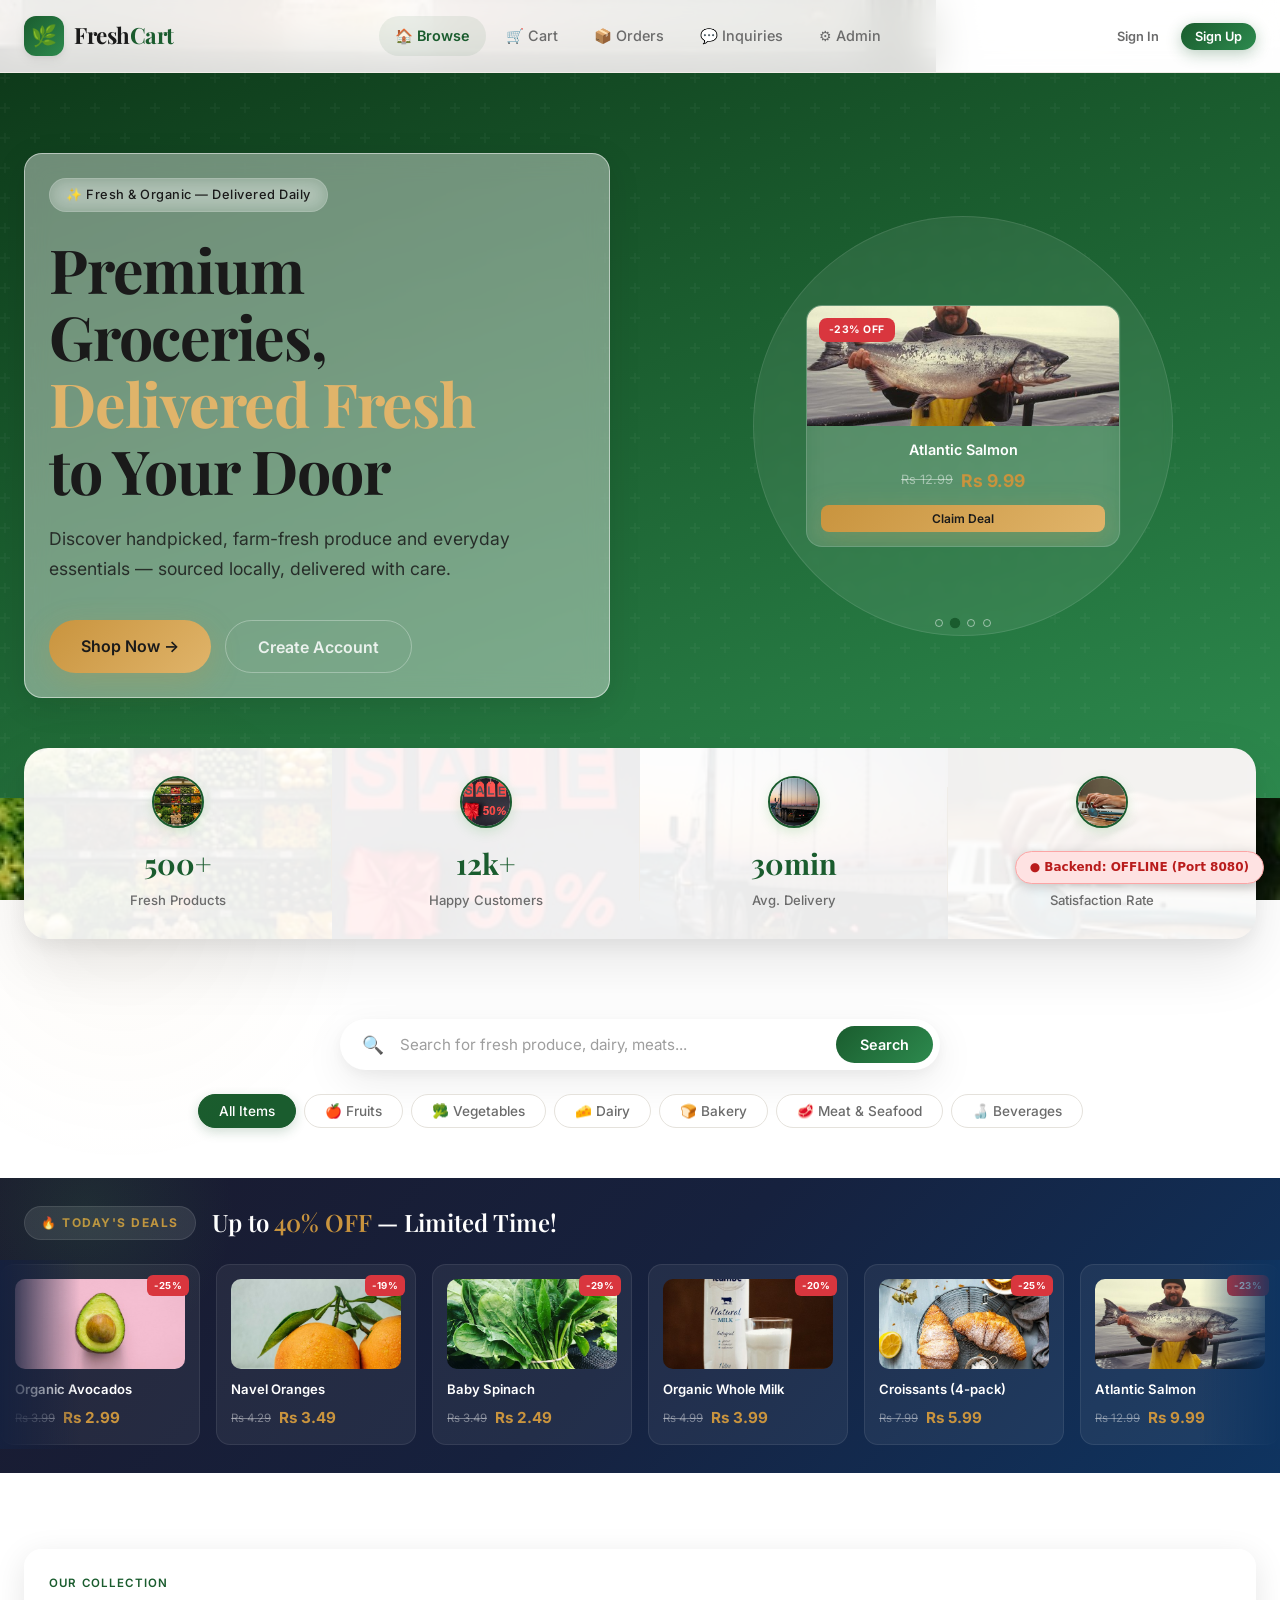
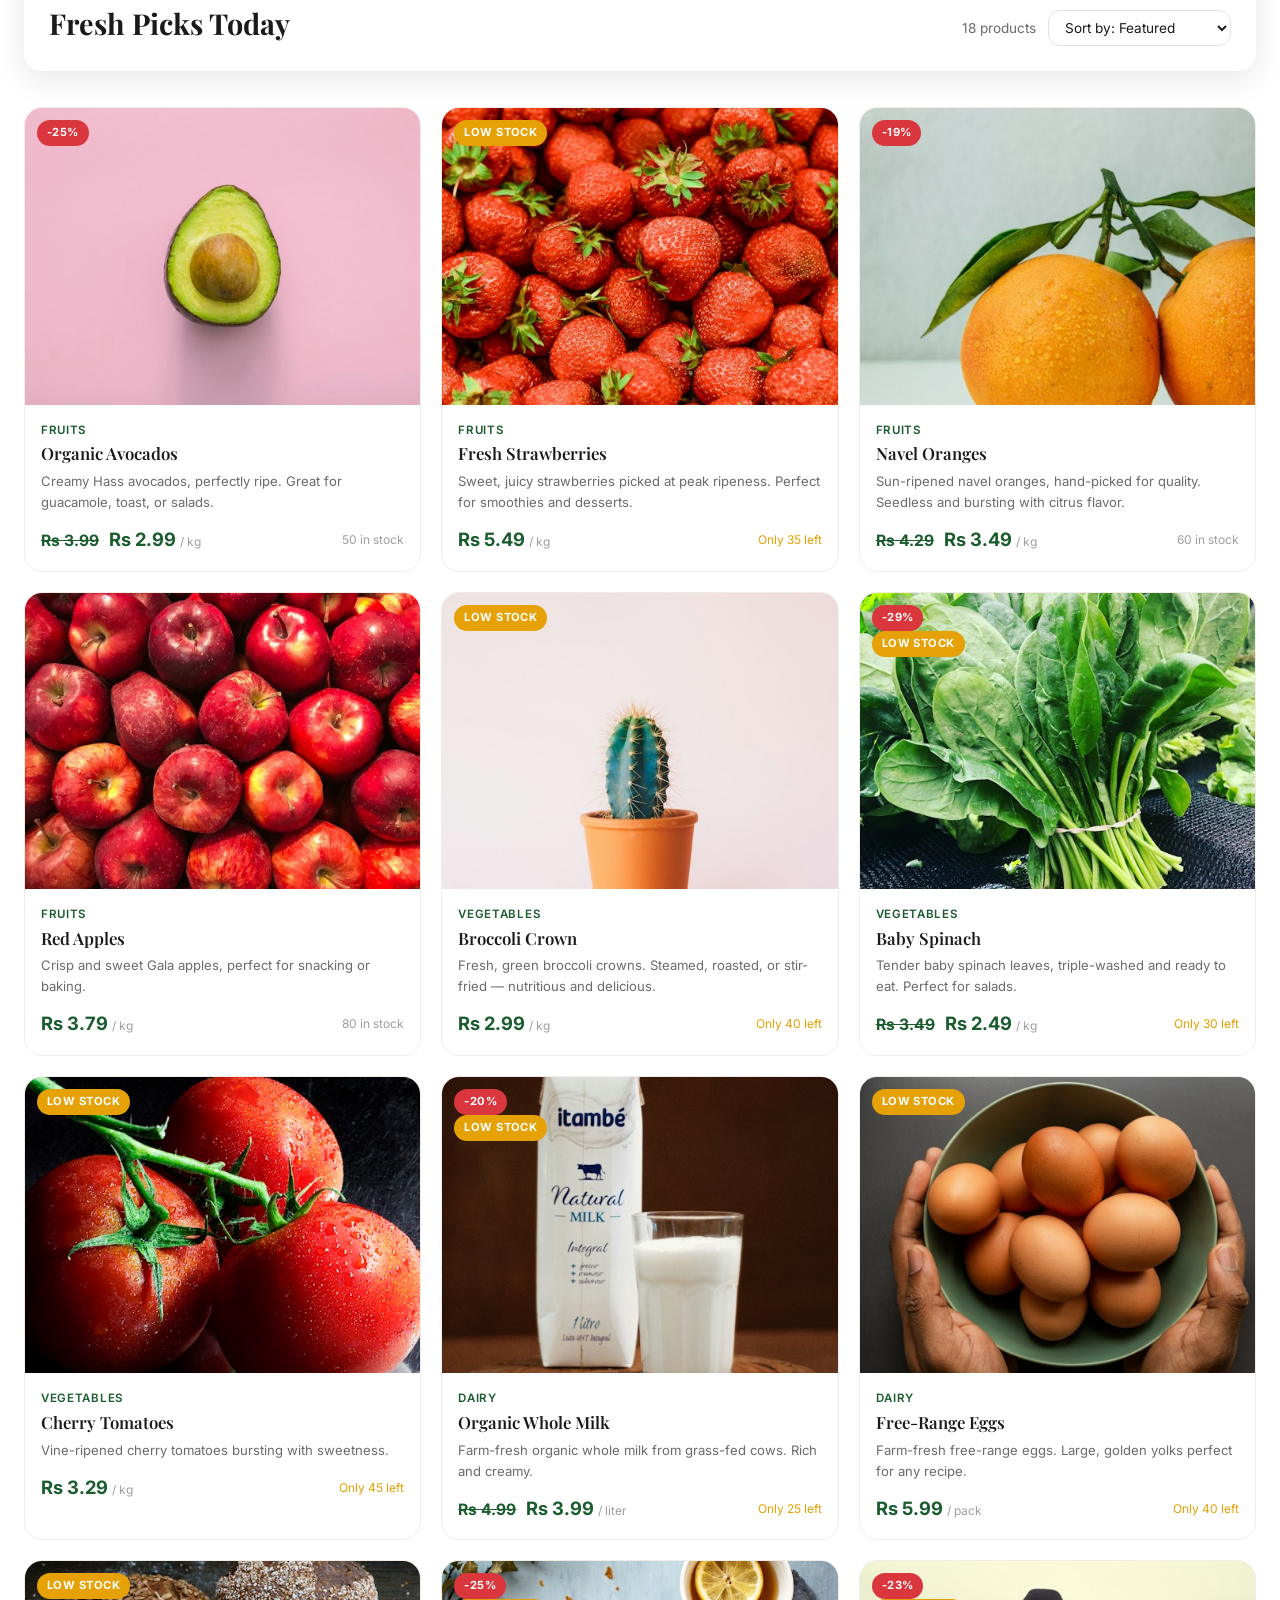
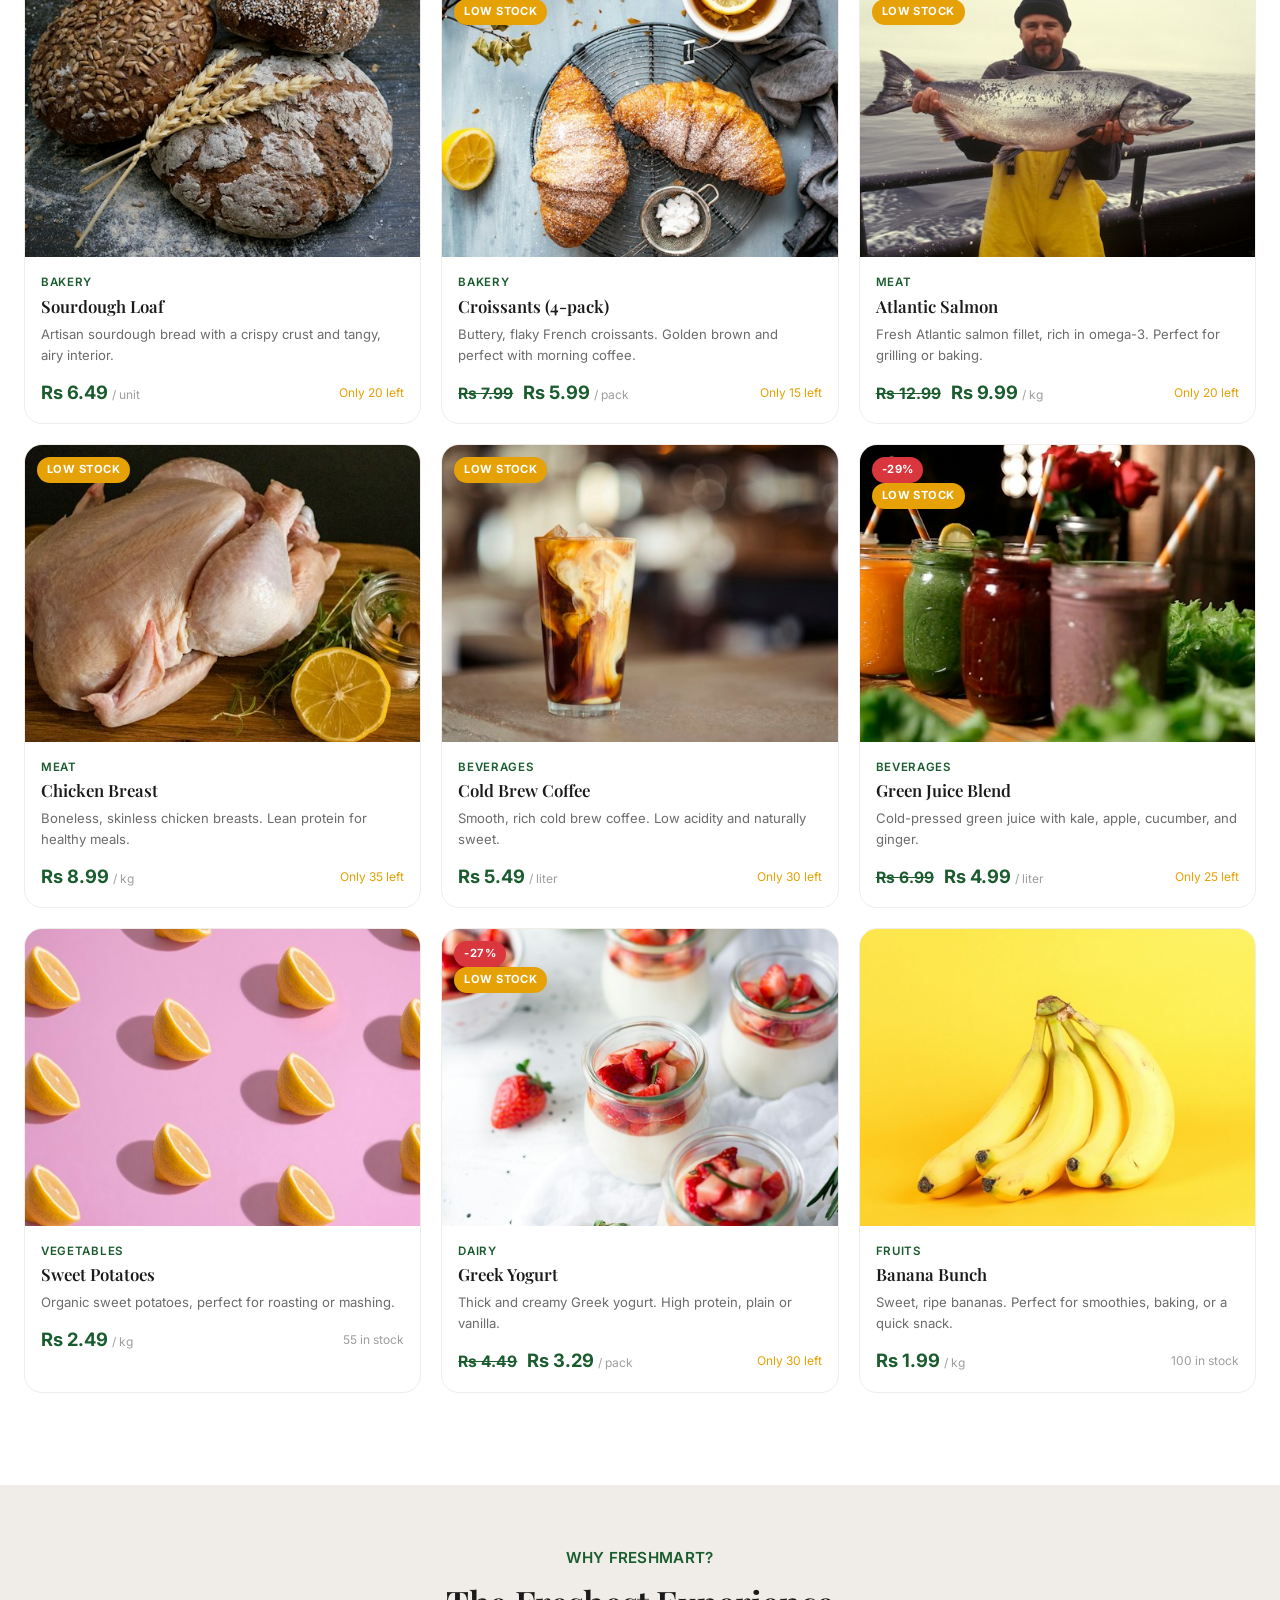
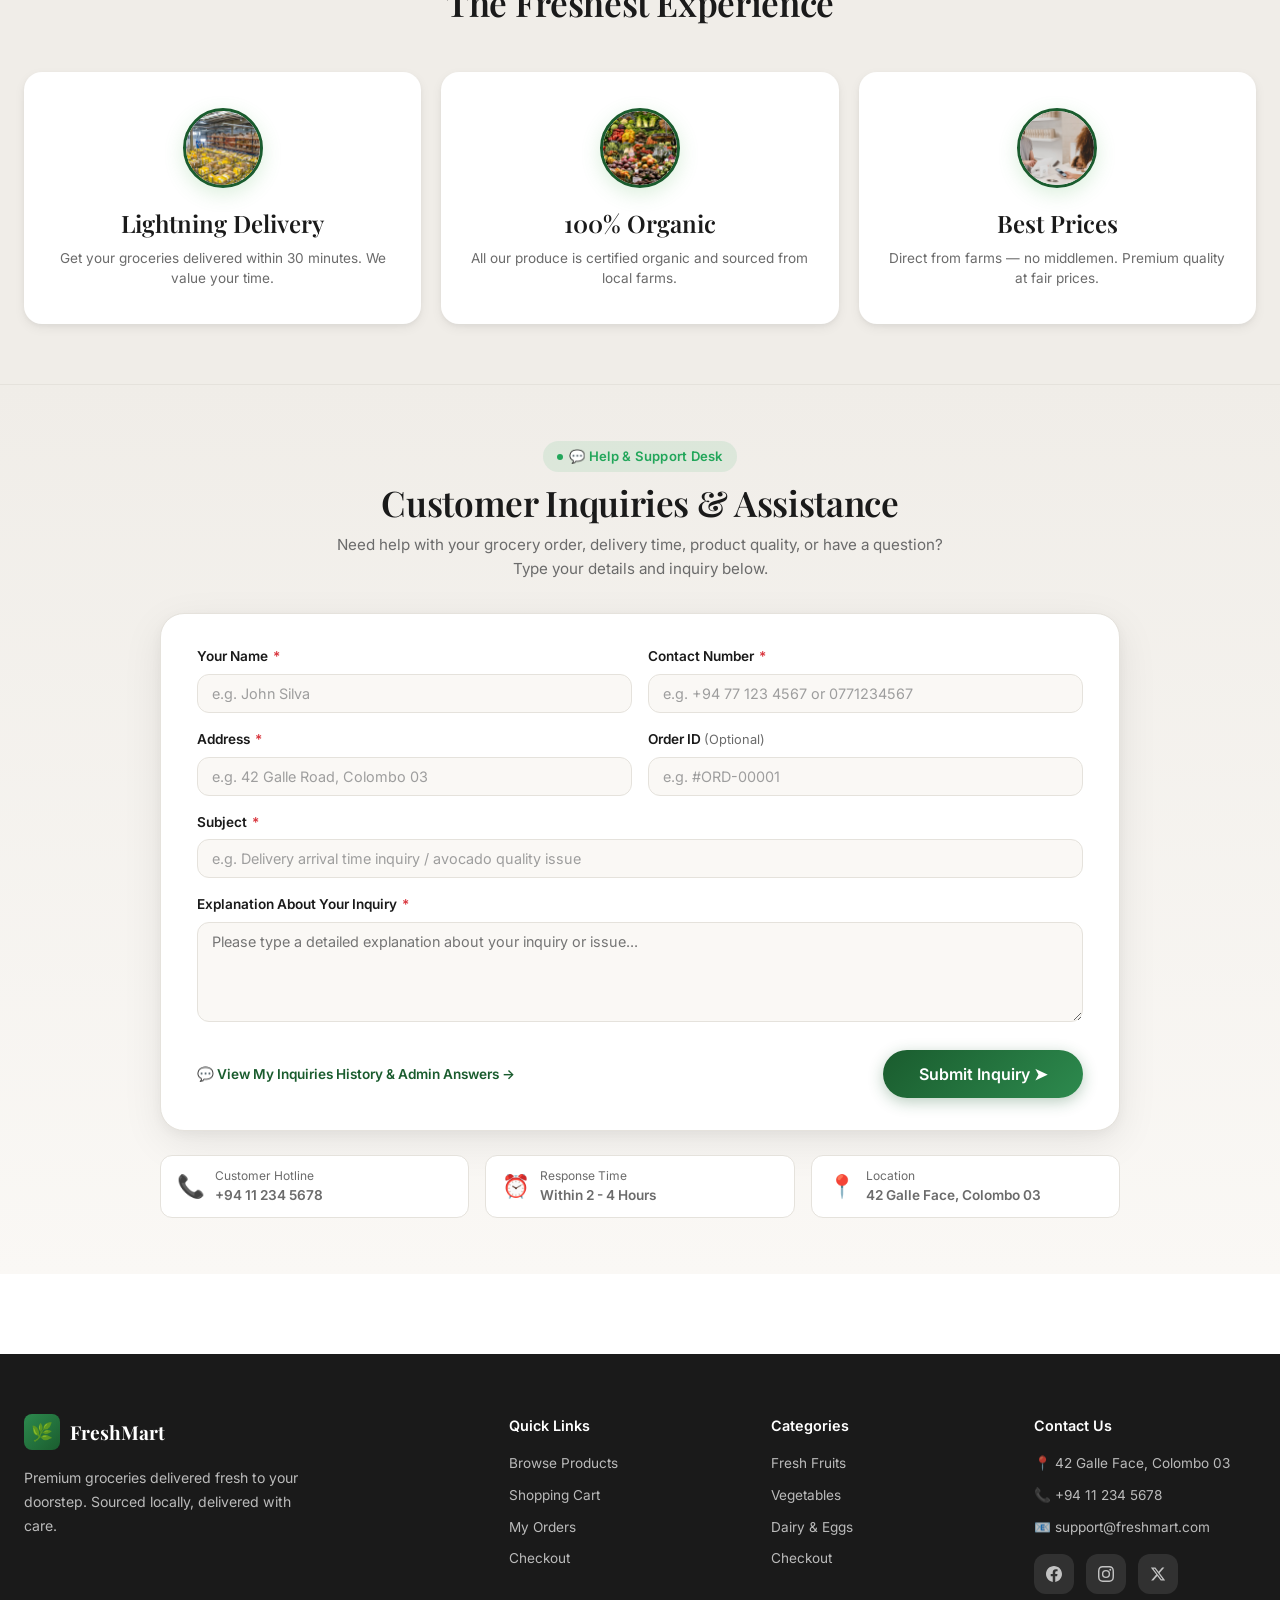
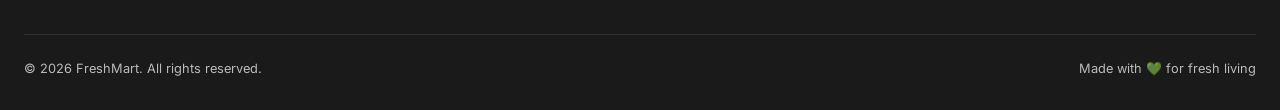
==== Full-Grocery-System/frontend/index.html @ b6b17bc8 "FreshMart Grocery System: Full implementation, modular team distribution, and launcher scripts" ====
<!DOCTYPE html>
<html lang="en">
<head>
  <meta charset="UTF-8">
  <meta name="viewport" content="width=device-width, initial-scale=1.0">
  <title>FreshMart — Premium Grocery Delivery</title>
  <link rel="stylesheet" href="css/style.css">
</head>
<body class="page-browse">

  <!-- Navigation -->
  <nav class="navbar" id="navbar">
    <div class="navbar-inner">
      <a href="index.html" class="navbar-brand">
        <div class="navbar-logo">&#127807;</div>
        <div class="navbar-brand-text">Fresh<span>Cart</span></div>
      </a>
      <div class="navbar-nav">
        <a href="index.html" class="nav-link active">&#127968; Browse</a>
        <a href="cart.html" class="nav-link" id="nav-cart">
          &#128722; Cart
          <span class="badge hidden" id="cart-badge">0</span>
        </a>
        <a href="orders.html" class="nav-link">&#128230; Orders</a>
        <a href="#customer-inquiry-section" class="nav-link">&#128172; Inquiries</a>
        <a href="admin.html" class="nav-link" id="nav-admin">&#9881; Admin</a>
      </div>
      <div class="navbar-actions">
        <button class="btn btn-ghost btn-sm" id="btn-login" onclick="showModal('login-modal')">Sign In</button>
        <button class="btn btn-primary btn-sm" id="btn-signup" onclick="showModal('signup-modal')">Sign Up</button>
        <div class="hidden" id="user-menu">
          <button class="btn btn-ghost btn-sm" id="user-name-display"></button>
          <button class="btn btn-outline btn-sm" onclick="logout()">Logout</button>
        </div>
        <button class="navbar-mobile-toggle" onclick="toggleMobileNav()">&#9776;</button>
      </div>
    </div>
  </nav>

  <!-- Hero Section -->
  <section class="hero">
    <div class="container">
      <div class="hero-content">
        <div class="hero-text fade-in glass-panel">
          <div class="hero-eyebrow">&#10024; Fresh & Organic — Delivered Daily</div>
          <h1 class="hero-title">
            Premium Groceries,<br>
            <span class="accent">Delivered Fresh</span><br>
            to Your Door
          </h1>
          <p class="hero-subtitle">
            Discover handpicked, farm-fresh produce and everyday essentials — sourced locally, delivered with care.
          </p>
          <div class="hero-actions">
            <a href="#products" class="btn btn-primary btn-lg">Shop Now &#8594;</a>
            <button class="btn btn-ghost btn-lg" style="color: rgba(255,255,255,0.85); border: 1.5px solid rgba(255,255,255,0.3);" onclick="showModal('signup-modal')">Create Account</button>
          </div>
        </div>
        <div class="hero-visual">
          <div class="hero-illustration" id="hero-carousel">
            <div class="hero-carousel-slides" id="hero-carousel-slides">
              <!-- Slide 1 -->
              <div class="hero-slide active">
                <div class="hero-offer-card">
                  <img src="images/products/avocados.jpg" alt="Organic Avocados" loading="lazy">
                  <span class="hero-offer-badge">-25% OFF</span>
                  <div class="hero-offer-info">
                    <div class="hero-offer-name">Organic Avocados</div>
                    <div class="hero-offer-prices">
                      <span class="hero-offer-old">Rs 3.99</span>
                      <span class="hero-offer-new">Rs 2.99</span>
                    </div>
                    <button class="btn btn-primary btn-sm hero-claim-btn" onclick="claimDeal(1)">Claim Deal</button>
                  </div>
                </div>
              </div>
              <!-- Slide 2 -->
              <div class="hero-slide">
                <div class="hero-offer-card">
                  <img src="images/products/salmon.jpg" alt="Atlantic Salmon" loading="lazy">
                  <span class="hero-offer-badge">-23% OFF</span>
                  <div class="hero-offer-info">
                    <div class="hero-offer-name">Atlantic Salmon</div>
                    <div class="hero-offer-prices">
                      <span class="hero-offer-old">Rs 12.99</span>
                      <span class="hero-offer-new">Rs 9.99</span>
                    </div>
                    <button class="btn btn-primary btn-sm hero-claim-btn" onclick="claimDeal(12)">Claim Deal</button>
                  </div>
                </div>
              </div>
              <!-- Slide 3 -->
              <div class="hero-slide">
                <div class="hero-offer-card">
                  <img src="images/products/croissants.jpg" alt="Croissants" loading="lazy">
                  <span class="hero-offer-badge">-25% OFF</span>
                  <div class="hero-offer-info">
                    <div class="hero-offer-name">Croissants (4-pack)</div>
                    <div class="hero-offer-prices">
                      <span class="hero-offer-old">Rs 7.99</span>
                      <span class="hero-offer-new">Rs 5.99</span>
                    </div>
                    <button class="btn btn-primary btn-sm hero-claim-btn" onclick="claimDeal(11)">Claim Deal</button>
                  </div>
                </div>
              </div>
              <!-- Slide 4 -->
              <div class="hero-slide">
                <div class="hero-offer-card">
                  <img src="images/products/greenjuice.jpg" alt="Green Juice Blend" loading="lazy">
                  <span class="hero-offer-badge">-29% OFF</span>
                  <div class="hero-offer-info">
                    <div class="hero-offer-name">Green Juice Blend</div>
                    <div class="hero-offer-prices">
                      <span class="hero-offer-old">Rs 6.99</span>
                      <span class="hero-offer-new">Rs 4.99</span>
                    </div>
                    <button class="btn btn-primary btn-sm hero-claim-btn" onclick="claimDeal(15)">Claim Deal</button>
                  </div>
                </div>
              </div>
            </div>
            <div class="hero-carousel-dots" id="hero-carousel-dots">
              <button class="hero-dot active" onclick="goToHeroSlide(0)"></button>
              <button class="hero-dot" onclick="goToHeroSlide(1)"></button>
              <button class="hero-dot" onclick="goToHeroSlide(2)"></button>
              <button class="hero-dot" onclick="goToHeroSlide(3)"></button>
            </div>
          </div>
        </div>
      </div>
    </div>
  </section>

  <!-- Stats -->
  <div class="stats-bar">
    <div class="container">
      <div class="stats-bar-inner slide-up">
        <div class="stat-item stat-bg-1">
          <div class="stat-item-bg"></div>
          <div class="stat-icon-wrap">
            <img src="images/stat-products.jpg" alt="Fresh Products" class="stat-icon" loading="lazy">
          </div>
          <div class="stat-number">500+</div>
          <div class="stat-label">Fresh Products</div>
        </div>
        <div class="stat-item stat-bg-2">
          <div class="stat-item-bg"></div>
          <div class="stat-icon-wrap">
            <img src="images/stat-customers.jpg" alt="Happy Customers" class="stat-icon" loading="lazy">
          </div>
          <div class="stat-number">12k+</div>
          <div class="stat-label">Happy Customers</div>
        </div>
        <div class="stat-item stat-bg-3">
          <div class="stat-item-bg"></div>
          <div class="stat-icon-wrap">
            <img src="images/stat-delivery.jpg" alt="Avg Delivery" class="stat-icon" loading="lazy">
          </div>
          <div class="stat-number">30min</div>
          <div class="stat-label">Avg. Delivery</div>
        </div>
        <div class="stat-item stat-bg-4">
          <div class="stat-item-bg"></div>
          <div class="stat-icon-wrap">
            <img src="images/stat-satisfaction.jpg" alt="Satisfaction Rate" class="stat-icon" loading="lazy">
          </div>
          <div class="stat-number">99%</div>
          <div class="stat-label">Satisfaction Rate</div>
        </div>
      </div>
    </div>
  </div>

  <!-- Search & Filter -->
  <section class="search-section">
    <div class="container">
      <div class="search-bar" id="products">
        <span class="search-icon">&#128269;</span>
        <input type="text" id="search-input" placeholder="Search for fresh produce, dairy, meats...">
        <button class="search-btn" onclick="searchProducts()">Search</button>
      </div>
      <div class="category-filter" id="category-filter">
        <button class="category-pill active" onclick="filterCategory('all', this)">All Items</button>
        <button class="category-pill" onclick="filterCategory('fruits', this)">&#127822; Fruits</button>
        <button class="category-pill" onclick="filterCategory('vegetables', this)">&#129382; Vegetables</button>
        <button class="category-pill" onclick="filterCategory('dairy', this)">&#129472; Dairy</button>
        <button class="category-pill" onclick="filterCategory('bakery', this)">&#127838; Bakery</button>
        <button class="category-pill" onclick="filterCategory('meat', this)">&#129385; Meat & Seafood</button>
        <button class="category-pill" onclick="filterCategory('beverages', this)">&#127862; Beverages</button>
      </div>
    </div>
  </section>

  <!-- Today's Deals Marquee -->
  <section class="deals-marquee-section">
    <div class="container">
      <div class="deals-marquee-header">
        <span class="deals-badge">&#128293; TODAY'S DEALS</span>
        <h2 class="heading-md" style="color: #fff; margin: 0;">Up to <span style="color: var(--clr-accent);">40% OFF</span> — Limited Time!</h2>
      </div>
    </div>
    <div class="deals-marquee-track" id="deals-marquee-track">
      <div class="deals-marquee-inner" id="deals-marquee-inner">
        <!-- Filled dynamically -->
      </div>
    </div>
  </section>

  <!-- Products Grid -->
  <section class="section">
    <div class="container">
      <div class="section-header glass-panel">
        <h2 class="section-title">
          <span class="overline">Our Collection</span>
          Fresh Picks Today
        </h2>
        <div class="flex items-center gap-sm">
          <span class="body-sm" id="product-count">12 products</span>
          <select class="form-select" style="width: auto; padding: 8px 32px 8px 12px; font-size: 0.85rem;" onchange="sortProducts(this.value)">
            <option value="default">Sort by: Featured</option>
            <option value="price-low">Price: Low to High</option>
            <option value="price-high">Price: High to Low</option>
            <option value="name">Name: A to Z</option>
          </select>
        </div>
      </div>
      <div class="grid grid-3" id="products-grid">
        <!-- Products loaded dynamically -->
      </div>

      <!-- Pagination -->
      <div class="pagination" id="pagination"></div>
    </div>
  </section>

  <!-- Features -->
  <section class="section" style="background: var(--clr-surface-sunken);">
    <div class="container">
      <div class="text-center" style="margin-bottom: 48px;">
        <span class="heading-sm text-primary">Why FreshMart?</span>
        <h2 class="heading-lg" style="margin-top: 12px;">The Freshest Experience</h2>
      </div>
      <div class="grid grid-3">
        <div class="card card-elevated" style="text-align: center; padding: 36px 24px;">
          <div class="feature-img-wrap">
            <img src="images/feature-delivery.jpg" alt="Lightning Delivery" class="feature-img" loading="lazy">
          </div>
          <h3 class="heading-md" style="margin-bottom: 8px;">Lightning Delivery</h3>
          <p class="body-sm">Get your groceries delivered within 30 minutes. We value your time.</p>
        </div>
        <div class="card card-elevated" style="text-align: center; padding: 36px 24px;">
          <div class="feature-img-wrap">
            <img src="images/feature-organic.jpg" alt="100% Organic" class="feature-img" loading="lazy">
          </div>
          <h3 class="heading-md" style="margin-bottom: 8px;">100% Organic</h3>
          <p class="body-sm">All our produce is certified organic and sourced from local farms.</p>
        </div>
        <div class="card card-elevated" style="text-align: center; padding: 36px 24px;">
          <div class="feature-img-wrap">
            <img src="images/feature-prices.jpg" alt="Best Prices" class="feature-img" loading="lazy">
          </div>
          <h3 class="heading-md" style="margin-bottom: 8px;">Best Prices</h3>
          <p class="body-sm">Direct from farms — no middlemen. Premium quality at fair prices.</p>
        </div>
      </div>
    </div>
  </section>

  <!-- Customer Support & Inquiries Section (Bottom of Website) -->
  <section class="section customer-inquiry-section" id="customer-inquiry-section" style="background: linear-gradient(180deg, var(--clr-surface-sunken) 0%, var(--clr-surface) 100%); border-top: 1px solid var(--clr-border); padding: 56px 0;">
    <div class="container">
      <div style="max-width: 960px; margin: 0 auto;">
        
        <!-- Section Header -->
        <div style="text-align: center; margin-bottom: 32px;">
          <span class="badge badge-success" style="font-size: 0.82rem; padding: 5px 14px; margin-bottom: 10px; display: inline-flex; align-items: center; gap: 6px;">
            &#128172; Help &amp; Support Desk
          </span>
          <h2 class="heading-lg" style="margin-bottom: 8px;">Customer Inquiries &amp; Assistance</h2>
          <p class="body-md text-muted" style="max-width: 620px; margin: 0 auto;">
            Need help with your grocery order, delivery time, product quality, or have a question? Type your details and inquiry below.
          </p>
        </div>

        <!-- Main Card -->
        <div class="card card-elevated" style="padding: 32px 36px; border-radius: var(--radius-xl); border: 1px solid var(--clr-border); background: var(--clr-surface-elevated); box-shadow: var(--shadow-lg);">
          
          <!-- Inquiry Form Container -->
          <div id="cust-inq-form-wrap">
            <form id="customer-bottom-inquiry-form" onsubmit="return submitCustomerInquiryForm(event)">
              
              <!-- Row 1: Name & Phone -->
              <div class="form-row" style="margin-bottom: 16px;">
                <div class="form-group" style="margin-bottom: 0;">
                  <label class="form-label" for="cust-inq-name">Your Name <span class="required">*</span></label>
                  <input type="text" class="form-input" id="cust-inq-name" placeholder="e.g. John Silva" required>
                </div>
                <div class="form-group" style="margin-bottom: 0;">
                  <label class="form-label" for="cust-inq-phone">Contact Number <span class="required">*</span></label>
                  <input type="tel" class="form-input" id="cust-inq-phone" placeholder="e.g. +94 77 123 4567 or 0771234567" required>
                </div>
              </div>

              <!-- Row 2: Address & Order ID -->
              <div class="form-row" style="margin-bottom: 16px;">
                <div class="form-group" style="margin-bottom: 0; flex: 2;">
                  <label class="form-label" for="cust-inq-address">Address <span class="required">*</span></label>
                  <input type="text" class="form-input" id="cust-inq-address" placeholder="e.g. 42 Galle Road, Colombo 03" required>
                </div>
                <div class="form-group" style="margin-bottom: 0; flex: 1;">
                  <label class="form-label" for="cust-inq-order-id">Order ID <span class="text-muted" style="font-weight: normal; font-size: 0.8rem;">(Optional)</span></label>
                  <input type="text" class="form-input" id="cust-inq-order-id" placeholder="e.g. #ORD-00001">
                </div>
              </div>

              <!-- Row 3: Subject -->
              <div class="form-group" style="margin-bottom: 16px;">
                <label class="form-label" for="cust-inq-subject">Subject <span class="required">*</span></label>
                <input type="text" class="form-input" id="cust-inq-subject" placeholder="e.g. Delivery arrival time inquiry / avocado quality issue" required maxlength="120">
              </div>

              <!-- Row 4: Explanation / Detailed Message -->
              <div class="form-group" style="margin-bottom: 20px;">
                <label class="form-label" for="cust-inq-message">Explanation About Your Inquiry <span class="required">*</span></label>
                <textarea class="form-textarea" id="cust-inq-message" rows="4" placeholder="Please type a detailed explanation about your inquiry or issue..." required></textarea>
              </div>

              <!-- Footer Buttons -->
              <div style="display: flex; align-items: center; justify-content: space-between; flex-wrap: wrap; gap: 16px;">
                <a href="inquiries.html" class="body-sm text-primary" style="display: inline-flex; align-items: center; gap: 6px; font-weight: 600;">
                  &#128172; View My Inquiries History &amp; Admin Answers &#8594;
                </a>
                <button type="submit" class="btn btn-primary btn-lg" style="min-width: 200px;">
                  Submit Inquiry &#10148;
                </button>
              </div>

            </form>
          </div>

          <!-- Success State Card (Shown after submit) -->
          <div id="cust-inq-success-box" class="hidden" style="text-align: center; padding: 24px 16px;">
            <div style="font-size: 3.5rem; margin-bottom: 12px;">&#127881;</div>
            <h3 class="heading-md" style="color: var(--clr-primary); margin-bottom: 6px;">Inquiry Submitted Successfully!</h3>
            <p class="body-sm text-muted" style="margin-bottom: 16px;">
              Thank you, <strong id="cust-inq-ticket-name">Customer</strong>! Your ticket <strong class="font-mono text-primary" id="cust-inq-ticket-no">#INQ-00000</strong> has been submitted to the <strong>System Administrator</strong> for review and processing.
            </p>
            <div style="display: inline-flex; gap: 12px; flex-wrap: wrap; justify-content: center;">
              <a href="inquiries.html" class="btn btn-primary btn-sm">&#128172; Track My Inquiries</a>
              <button type="button" class="btn btn-outline btn-sm" onclick="resetBottomInquiryForm()">+ Submit Another Inquiry</button>
            </div>
          </div>

        </div>
        
        <!-- Info Badges Bar Below Card -->
        <div style="display: grid; grid-template-columns: repeat(auto-fit, minmax(220px, 1fr)); gap: 16px; margin-top: 24px;">
          <div style="display: flex; align-items: center; gap: 10px; background: var(--clr-surface-elevated); padding: 12px 16px; border-radius: var(--radius-md); border: 1px solid var(--clr-border);">
            <span style="font-size: 1.4rem;">&#128222;</span>
            <div>
              <div class="body-xs text-muted">Customer Hotline</div>
              <div class="body-sm" style="font-weight: 600;">+94 11 234 5678</div>
            </div>
          </div>
          <div style="display: flex; align-items: center; gap: 10px; background: var(--clr-surface-elevated); padding: 12px 16px; border-radius: var(--radius-md); border: 1px solid var(--clr-border);">
            <span style="font-size: 1.4rem;">&#9200;</span>
            <div>
              <div class="body-xs text-muted">Response Time</div>
              <div class="body-sm" style="font-weight: 600;">Within 2 - 4 Hours</div>
            </div>
          </div>
          <div style="display: flex; align-items: center; gap: 10px; background: var(--clr-surface-elevated); padding: 12px 16px; border-radius: var(--radius-md); border: 1px solid var(--clr-border);">
            <span style="font-size: 1.4rem;">&#128205;</span>
            <div>
              <div class="body-xs text-muted">Location</div>
              <div class="body-sm" style="font-weight: 600;">42 Galle Face, Colombo 03</div>
            </div>
          </div>
        </div>

      </div>
    </div>
  </section>

  <!-- Footer -->
  <footer class="footer">
    <div class="container">
      <div class="footer-grid">
        <div>
          <div class="footer-brand">
            <div class="footer-brand-icon">&#127807;</div>
            <div class="footer-brand-name">FreshMart</div>
          </div>
          <p class="footer-desc">Premium groceries delivered fresh to your doorstep. Sourced locally, delivered with care.</p>
        </div>
        <div>
          <div class="footer-title">Quick Links</div>
          <div class="footer-links">
            <a href="index.html">Browse Products</a>
            <a href="cart.html">Shopping Cart</a>
            <a href="orders.html">My Orders</a>
            <a href="checkout.html">Checkout</a>
          </div>
        </div>
        <div>
          <div class="footer-title">Categories</div>
          <div class="footer-links">
            <a href="#">Fresh Fruits</a>
            <a href="#">Vegetables</a>
            <a href="#">Dairy & Eggs</a>
            <a href="checkout.html">Checkout</a>
          </div>
        </div>
        <div>
          <div class="footer-title">Contact Us</div>
          <div class="footer-links">
            <a href="#">&#128205; 42 Galle Face, Colombo 03</a>
            <a href="#">&#128222; +94 11 234 5678</a>
            <a href="#">&#128231; support@freshmart.com</a>
          </div>
          <div class="flex gap-sm" style="margin-top: 16px;">
            <a href="#" class="btn btn-icon btn-ghost" style="background: rgba(255,255,255,0.1); color: rgba(255,255,255,0.7);" data-tooltip="Facebook">
              <svg width="16" height="16" fill="currentColor" viewBox="0 0 24 24"><path d="M24 12.073c0-6.627-5.373-12-12-12s-12 5.373-12 12c0 5.99 4.388 10.954 10.125 11.854v-8.385H7.078v-3.47h3.047V9.43c0-3.007 1.792-4.669 4.533-4.669 1.312 0 2.686.235 2.686.235v2.953H15.83c-1.491 0-1.956.925-1.956 1.874v2.25h3.328l-.532 3.47h-2.796v8.385C19.612 23.027 24 18.062 24 12.073z"/></svg>
            </a>
            <a href="#" class="btn btn-icon btn-ghost" style="background: rgba(255,255,255,0.1); color: rgba(255,255,255,0.7);" data-tooltip="Instagram">
              <svg width="16" height="16" fill="currentColor" viewBox="0 0 24 24"><path d="M12 2.163c3.204 0 3.584.012 4.85.07 3.252.148 4.771 1.691 4.919 4.919.058 1.265.069 1.645.069 4.849 0 3.205-.012 3.584-.069 4.849-.149 3.225-1.664 4.771-4.919 4.919-1.266.058-1.644.07-4.85.07-3.204 0-3.584-.012-4.849-.07-3.26-.149-4.771-1.699-4.919-4.92-.058-1.265-.07-1.644-.07-4.849 0-3.204.013-3.583.07-4.849.149-3.227 1.664-4.771 4.919-4.919 1.266-.057 1.645-.069 4.849-.069zM12 0C8.741 0 8.333.014 7.053.072 2.695.272.273 2.69.073 7.052.014 8.333 0 8.741 0 12c0 3.259.014 3.668.072 4.948.2 4.358 2.618 6.78 6.98 6.98C8.333 23.986 8.741 24 12 24c3.259 0 3.668-.014 4.948-.072 4.354-.2 6.782-2.618 6.979-6.98.059-1.28.073-1.689.073-4.948 0-3.259-.014-3.667-.072-4.947-.196-4.354-2.617-6.78-6.979-6.98C15.668.014 15.259 0 12 0zm0 5.838a6.162 6.162 0 100 12.324 6.162 6.162 0 000-12.324zM12 16a4 4 0 110-8 4 4 0 010 8zm6.406-11.845a1.44 1.44 0 100 2.881 1.44 1.44 0 000-2.881z"/></svg>
            </a>
            <a href="#" class="btn btn-icon btn-ghost" style="background: rgba(255,255,255,0.1); color: rgba(255,255,255,0.7);" data-tooltip="Twitter / X">
              <svg width="16" height="16" fill="currentColor" viewBox="0 0 24 24"><path d="M18.244 2.25h3.308l-7.227 8.26 8.502 11.24H16.17l-5.214-6.817L4.99 21.75H1.68l7.73-8.835L1.254 2.25H8.08l4.713 6.231zm-1.161 17.52h1.833L7.084 4.126H5.117z"/></svg>
            </a>
          </div>
        </div>
      </div>
      <div class="footer-bottom">
        <span>&copy; 2026 FreshMart. All rights reserved.</span>
        <span>Made with &#128154; for fresh living</span>
      </div>
    </div>
  </footer>

  <!-- Login Modal -->
  <div class="modal-backdrop" id="login-modal-backdrop" onclick="hideModal('login-modal')"></div>
  <div class="modal" id="login-modal">
    <div class="modal-header">
      <h3 class="modal-title">Welcome Back</h3>
      <button class="modal-close" onclick="hideModal('login-modal')">&times;</button>
    </div>
    <div class="modal-body">
      <form id="login-form" onsubmit="handleLogin(event); return false;">
        <div class="form-group">
          <label class="form-label">Email Address</label>
          <input type="email" class="form-input" id="login-email" placeholder="you@example.com" required>
        </div>
        <div class="form-group">
          <label class="form-label">Password</label>
          <input type="password" class="form-input" id="login-password" placeholder="Enter your password" required>
        </div>
        <button type="submit" class="btn btn-primary" style="width: 100%; margin-top: 8px;">Sign In</button>
      </form>
      <div style="margin-top: 16px; padding: 12px; background: var(--clr-primary-muted); border-radius: var(--radius-sm); text-align: center;">
        <p class="body-xs" style="color: var(--clr-primary); font-weight: 500;">Admin? Login with <strong>admin@freshmart.com</strong> / <strong>admin123</strong></p>
      </div>
      <div class="form-divider">or</div>
      <p class="body-sm text-center">Don't have an account? <a href="#" class="text-primary" style="font-weight: 600;" onclick="hideModal('login-modal'); showModal('signup-modal');">Create one</a></p>
    </div>
  </div>

  <!-- Signup Modal -->
  <div class="modal-backdrop" id="signup-modal-backdrop" onclick="hideModal('signup-modal')"></div>
  <div class="modal" id="signup-modal">
    <div class="modal-header">
      <h3 class="modal-title">Create Account</h3>
      <button class="modal-close" onclick="hideModal('signup-modal')">&times;</button>
    </div>
    <div class="modal-body">
      <form id="signup-form" onsubmit="handleSignup(event); return false;">
        <div class="form-group">
          <label class="form-label">Full Name <span class="required">*</span></label>
          <input type="text" class="form-input" id="signup-name" placeholder="John Doe" required>
        </div>
        <div class="form-group">
          <label class="form-label">Email Address <span class="required">*</span></label>
          <input type="email" class="form-input" id="signup-email" placeholder="you@example.com" required>
        </div>
        <div class="form-row">
          <div class="form-group">
            <label class="form-label">Password <span class="required">*</span></label>
            <input type="password" class="form-input" id="signup-password" placeholder="Min 6 characters" required minlength="6">
          </div>
          <div class="form-group">
            <label class="form-label">Phone</label>
            <input type="tel" class="form-input" id="signup-phone" placeholder="+94 7X XXX XXXX">
          </div>
        </div>
        <div class="form-group">
          <label class="form-label">Address</label>
          <textarea class="form-textarea" id="signup-address" rows="2" placeholder="Your delivery address (e.g. 42 Galle Road, Colombo 03)"></textarea>
        </div>
        <button type="submit" class="btn btn-primary" style="width: 100%; margin-top: 8px;">Create Account</button>
      </form>
      <div class="form-divider">or</div>
      <p class="body-sm text-center">Already have an account? <a href="#" class="text-primary" style="font-weight: 600;" onclick="hideModal('signup-modal'); showModal('login-modal');">Sign in</a></p>
    </div>
  </div>

  <!-- Product Detail Modal -->
  <div class="modal-backdrop" id="product-detail-backdrop" onclick="hideModal('product-detail')"></div>
  <div class="modal" id="product-detail" style="max-width: 600px;">
    <div class="modal-header">
      <h3 class="modal-title" id="detail-name">Product Name</h3>
      <button class="modal-close" onclick="hideModal('product-detail')">&times;</button>
    </div>
    <div class="modal-body">
      <div style="text-align: center; padding: 12px 0; background: var(--clr-surface-sunken); border-radius: var(--radius-md); margin-bottom: 20px; max-height: 260px; overflow: hidden; display: flex; align-items: center; justify-content: center;" id="detail-emoji">
        <img id="detail-img" src="images/products/apples.jpg" alt="Product Image" style="max-height: 240px; max-width: 100%; object-fit: contain; border-radius: var(--radius-md);" onerror="this.onerror=null;this.src='images/products/apples.jpg';">
      </div>
      <div class="flex justify-between items-center" style="margin-bottom: 16px;">
        <span class="body-sm" id="detail-category">Category</span>
        <span class="badge badge-success" id="detail-stock">In Stock</span>
      </div>
      <p class="body-md" id="detail-desc" style="margin-bottom: 20px;">Product description goes here.</p>
      <div class="flex justify-between items-center" style="margin-bottom: 8px;">
        <div>
          <span style="font-size: 1.5rem; font-weight: 700; color: var(--clr-primary);" id="detail-price">Rs 0.00</span>
          <span class="body-sm" id="detail-unit">/ unit</span>
        </div>
      </div>

      <!-- Custom Measurement (Weight & Volume) Section -->
      <div id="detail-measure-section" class="measure-picker-box hidden">
        <div class="measure-header">
          <span class="measure-title" id="measure-section-title">Specify Quantity</span>
          <span class="measure-subtitle" id="measure-section-subtitle">Type how much you want (e.g. 100g, 500ml)</span>
        </div>

        <!-- Quick Presets -->
        <div class="measure-presets" id="measure-presets-container"></div>

        <!-- Custom Input Row -->
        <div class="measure-input-row">
          <div class="measure-input-wrap">
            <label class="body-xs text-muted" style="margin-bottom:4px; display:block;" for="detail-measure-amount">Type amount:</label>
            <input type="number" class="form-input measure-input-field" id="detail-measure-amount" min="1" step="any" placeholder="100" oninput="onDetailMeasureChange()">
          </div>
          <div class="measure-unit-wrap">
            <label class="body-xs text-muted" style="margin-bottom:4px; display:block;" for="detail-measure-unit">Unit:</label>
            <select class="form-select measure-unit-dropdown" id="detail-measure-unit" onchange="onDetailMeasureChange()"></select>
          </div>
        </div>

        <!-- Live Price Calculation Banner -->
        <div class="measure-price-preview">
          <div class="measure-preview-left">
            <span class="measure-preview-label">Calculated Price:</span>
            <span class="measure-preview-calc" id="measure-calc-summary">100g @ Rs 3.49/kg</span>
          </div>
          <div class="measure-preview-total" id="measure-calc-total">Rs 0.35</div>
        </div>

        <!-- Stock Limit Alert Box -->
        <div class="measure-stock-alert hidden" id="measure-stock-alert">
          <span class="stock-alert-icon">&#9888;</span>
          <span class="stock-alert-text" id="measure-stock-alert-text"></span>
        </div>

        <button class="btn btn-primary btn-lg" id="detail-measure-add-btn" style="width: 100%; margin-top: 14px;" onclick="addToCartFromDetail()">
          Add to Cart &#8594;
        </button>
      </div>

      <!-- Standard Count/Pack Quantity Section -->
      <div id="detail-standard-section" style="margin-top: 12px;">
        <div class="measure-stock-alert hidden" id="standard-stock-alert" style="margin-bottom: 12px;">
          <span class="stock-alert-icon">&#9888;</span>
          <span class="stock-alert-text" id="standard-stock-alert-text"></span>
        </div>
        <div class="flex justify-between items-center">
          <div class="flex items-center gap-sm">
            <span class="body-sm" style="font-weight: 500;">Quantity:</span>
            <div class="quantity-control">
              <button onclick="adjustDetailQty(-1)">-</button>
              <span class="qty-value" id="detail-qty">1</span>
              <button onclick="adjustDetailQty(1)">+</button>
            </div>
          </div>
          <div class="flex items-center gap-md">
            <div class="text-right">
              <span class="body-xs text-muted" style="display:block;">Total:</span>
              <span class="font-mono" style="font-weight:700; color:var(--clr-primary); font-size:1.15rem;" id="standard-calc-total">Rs 0.00</span>
            </div>
            <button class="btn btn-primary" id="detail-standard-add-btn" onclick="addToCartFromDetail()">Add to Cart</button>
          </div>
        </div>
      </div>

      <!-- Reviews Section -->
      <div class="review-section">
        <div class="form-divider"></div>
        <h4 class="body-sm" style="margin-bottom:12px; text-transform:uppercase; letter-spacing:0.06em; font-weight:600;">Customer Reviews</h4>
        <div id="product-reviews-summary"></div>
        <div id="review-form-section"></div>
        <div class="review-list" id="product-reviews-list"></div>
      </div>
    </div>
  </div>

  <!-- Toast Container -->
  <div class="toast-container" id="toast-container"></div>

  <script src="js/validator.js?v=2026_v2"></script>
  <script src="js/api.js?v=2026_v2"></script>
  <script src="js/product-browse.js?v=2026_v2"></script>
  <script src="js/account.js?v=2026_v2"></script>
  <script src="js/cart.js?v=2026_v2"></script>
  <script src="js/review.js?v=2026_v2"></script>
  <script src="js/inquiry.js?v=2026_v2"></script>
  <script>
    // Auto-prefill customer inquiry fields if user is signed in
    function autofillInquiryFields() {
      if (typeof AccountManager !== 'undefined') {
        const s = AccountManager.getSession();
        if (s) {
          const nameEl = document.getElementById('cust-inq-name');
          const phoneEl = document.getElementById('cust-inq-phone');
          const addrEl = document.getElementById('cust-inq-address');
          if (nameEl && !nameEl.value) nameEl.value = s.name || '';
          if (phoneEl && !phoneEl.value && s.phone) phoneEl.value = s.phone;
          if (addrEl && !addrEl.value && s.address) addrEl.value = s.address;
        }
      }
    }
    document.addEventListener('DOMContentLoaded', autofillInquiryFields);
    window.addEventListener('sessionChanged', autofillInquiryFields);
  </script>
</body>
</html>
---- Full-Grocery-System/frontend/css/style.css ----
/* ============================================
   FreshMart — Premium Grocery Ordering System
   Design System & Global Styles
   ============================================ */

@import url('https://fonts.googleapis.com/css2?family=Playfair+Display:wght@400;500;600;700&family=Inter:wght@300;400;500;600;700&family=JetBrains+Mono:wght@400;500&display=swap');

/* ── Design Tokens ── */
:root {
  --clr-primary: #1a5c2e;
  --clr-primary-light: #2d8a4e;
  --clr-primary-dark: #0e3a1a;
  --clr-primary-muted: rgba(26, 92, 46, 0.08);

  --clr-accent: #c9943e;
  --clr-accent-light: #e0b46a;
  --clr-accent-dark: #a07420;

  --clr-surface: #faf8f5;
  --clr-surface-elevated: #ffffff;
  --clr-surface-sunken: #f0ede8;
  --clr-surface-glass: rgba(255, 255, 255, 0.72);

  --clr-text: #1a1a1a;
  --clr-text-secondary: #6b6b6b;
  --clr-text-tertiary: #9e9e9e;
  --clr-text-inverse: #ffffff;

  --clr-border: #e5e2dc;
  --clr-border-light: #f0ede8;

  --clr-success: #22a65a;
  --clr-warning: #e5a106;
  --clr-danger: #d9363e;
  --clr-info: #3b82f6;

  --shadow-sm: 0 1px 3px rgba(0,0,0,0.04), 0 1px 2px rgba(0,0,0,0.06);
  --shadow-md: 0 4px 12px rgba(0,0,0,0.06), 0 2px 4px rgba(0,0,0,0.04);
  --shadow-lg: 0 12px 40px rgba(0,0,0,0.08), 0 4px 12px rgba(0,0,0,0.04);
  --shadow-xl: 0 24px 60px rgba(0,0,0,0.10), 0 8px 20px rgba(0,0,0,0.06);
  --shadow-glow: 0 0 40px rgba(26, 92, 46, 0.15);
  --shadow-accent: 0 8px 30px rgba(201, 148, 62, 0.25);

  --radius-sm: 8px;
  --radius-md: 12px;
  --radius-lg: 18px;
  --radius-xl: 24px;
  --radius-full: 9999px;

  --font-display: 'Playfair Display', Georgia, serif;
  --font-body: 'Inter', -apple-system, BlinkMacSystemFont, sans-serif;
  --font-mono: 'JetBrains Mono', monospace;

  --transition-fast: 0.15s cubic-bezier(0.4, 0, 0.2, 1);
  --transition-base: 0.25s cubic-bezier(0.4, 0, 0.2, 1);
  --transition-smooth: 0.4s cubic-bezier(0.16, 1, 0.3, 1);
  --transition-spring: 0.5s cubic-bezier(0.34, 1.56, 0.64, 1);

  --z-dropdown: 100;
  --z-sticky: 200;
  --z-modal-backdrop: 300;
  --z-modal: 400;
  --z-toast: 500;
}

/* ── Reset & Base ── */
*, *::before, *::after {
  margin: 0;
  padding: 0;
  box-sizing: border-box;
}

html {
  scroll-behavior: smooth;
  -webkit-font-smoothing: antialiased;
  -moz-osx-font-smoothing: grayscale;
}

body {
  font-family: var(--font-body);
  color: var(--clr-text);
  background: var(--clr-surface);
  line-height: 1.6;
  min-height: 100vh;
  overflow-x: hidden;
}

body::before {
  content: '';
  position: fixed;
  top: -50%;
  right: -20%;
  width: 600px;
  height: 600px;
  background: radial-gradient(circle, rgba(26,92,46,0.04) 0%, transparent 70%);
  pointer-events: none;
  z-index: 0;
}

body::after {
  content: '';
  position: fixed;
  bottom: -30%;
  left: -10%;
  width: 500px;
  height: 500px;
  background: radial-gradient(circle, rgba(201,148,62,0.04) 0%, transparent 70%);
  pointer-events: none;
  z-index: 0;
}

/* ── Page Backgrounds ── */
body::after {
  background: radial-gradient(circle, rgba(201,148,62,0.04) 0%, transparent 70%);
}

.page-browse {
  background:
    url('../images/banner-grocery.jpg') no-repeat top center fixed;
  background-size: cover;
}

.page-browse::before {
  background:
    linear-gradient(180deg, rgba(255,255,255,0.97) 0%, rgba(255,255,255,0.93) 30%, rgba(255,255,255,0.98) 60%, rgba(255,255,255,0.97) 100%) !important;
  z-index: 0 !important;
}

.page-cart {
  background:
    url('../images/banner-grocery.jpg') no-repeat top center fixed;
  background-size: cover;
}

.page-cart::before {
  background:
    linear-gradient(180deg, rgba(255,255,255,0.97) 0%, rgba(255,255,255,0.92) 40%, rgba(255,255,255,0.97) 100%) !important;
  z-index: 0 !important;
}

.page-checkout {
  background:
    url('../images/banner-grocery.jpg') no-repeat top center fixed;
  background-size: cover;
}

.page-checkout::before {
  background:
    linear-gradient(180deg, rgba(255,255,255,0.97) 0%, rgba(255,255,255,0.92) 40%, rgba(255,255,255,0.97) 100%) !important;
  z-index: 0 !important;
}

.page-orders {
  background:
    url('../images/banner-grocery.jpg') no-repeat top center fixed;
  background-size: cover;
}

.page-orders::before {
  background:
    linear-gradient(180deg, rgba(255,255,255,0.97) 0%, rgba(255,255,255,0.92) 40%, rgba(255,255,255,0.97) 100%) !important;
  z-index: 0 !important;
}

.page-admin {
  background:
    url('../images/banner-grocery.jpg') no-repeat top center fixed;
  background-size: cover;
}

.page-admin::before {
  background:
    linear-gradient(180deg, rgba(255,255,255,0.97) 0%, rgba(255,255,255,0.92) 40%, rgba(255,255,255,0.97) 100%) !important;
  z-index: 0 !important;
}

/* ── Stat Item Backgrounds ── */
.stat-item {
  position: relative;
  overflow: hidden;
}

.stat-item-bg {
  position: absolute;
  inset: 0;
  background-size: cover;
  background-position: center;
  opacity: 0.08;
  z-index: 0;
  transition: opacity 0.3s ease;
}

.stat-item:hover .stat-item-bg {
  opacity: 0.15;
}

.stat-item > *:not(.stat-item-bg) {
  position: relative;
  z-index: 1;
}

.stat-bg-1 .stat-item-bg {
  background-image: url('../images/stat-products.jpg');
}

.stat-bg-2 .stat-item-bg {
  background-image: url('../images/stat-customers.jpg');
}

.stat-bg-3 .stat-item-bg {
  background-image: url('../images/stat-delivery.jpg');
}

.stat-bg-4 .stat-item-bg {
  background-image: url('../images/stat-satisfaction.jpg');
}

img { max-width: 100%; display: block; }
a { color: inherit; text-decoration: none; }
ul, ol { list-style: none; }
button { cursor: pointer; font-family: inherit; }
input, select, textarea { font-family: inherit; }

/* Custom Scrollbar */
::-webkit-scrollbar { width: 6px; }
::-webkit-scrollbar-track { background: transparent; }
::-webkit-scrollbar-thumb { background: var(--clr-border); border-radius: var(--radius-full); }
::-webkit-scrollbar-thumb:hover { background: var(--clr-text-tertiary); }

/* ── Typography ── */
.heading-xl {
  font-family: var(--font-display);
  font-size: clamp(2.2rem, 5vw, 3.5rem);
  font-weight: 700;
  line-height: 1.15;
  letter-spacing: -0.02em;
  color: var(--clr-text);
}

.heading-lg {
  font-family: var(--font-display);
  font-size: clamp(1.6rem, 3vw, 2.2rem);
  font-weight: 600;
  line-height: 1.2;
  letter-spacing: -0.01em;
}

.heading-md {
  font-family: var(--font-display);
  font-size: clamp(1.2rem, 2vw, 1.5rem);
  font-weight: 600;
  line-height: 1.3;
}

.heading-sm {
  font-family: var(--font-body);
  font-size: 0.95rem;
  font-weight: 600;
  letter-spacing: 0.02em;
  text-transform: uppercase;
  color: var(--clr-text-secondary);
}

.body-lg { font-size: 1.1rem; line-height: 1.7; }
.body-md { font-size: 0.95rem; line-height: 1.6; }
.body-sm { font-size: 0.85rem; line-height: 1.5; color: var(--clr-text-secondary); }
.body-xs { font-size: 0.75rem; line-height: 1.4; color: var(--clr-text-tertiary); }

.font-accent { font-family: var(--font-display); }
.font-mono { font-family: var(--font-mono); }

.text-primary { color: var(--clr-primary); }
.text-accent { color: var(--clr-accent); }
.text-muted { color: var(--clr-text-secondary); }
.text-center { text-align: center; }
.text-right { text-align: right; }

/* ── Layout Utilities ── */
.container {
  width: 100%;
  max-width: 1280px;
  margin: 0 auto;
  padding: 0 24px;
}

.container-narrow {
  max-width: 800px;
  margin: 0 auto;
  padding: 0 24px;
}

.flex { display: flex; }
.flex-col { flex-direction: column; }
.flex-wrap { flex-wrap: wrap; }
.items-center { align-items: center; }
.items-start { align-items: flex-start; }
.items-end { align-items: flex-end; }
.justify-center { justify-content: center; }
.justify-between { justify-content: space-between; }
.justify-end { justify-content: flex-end; }
.gap-xs { gap: 6px; }
.gap-sm { gap: 12px; }
.gap-md { gap: 20px; }
.gap-lg { gap: 32px; }
.gap-xl { gap: 48px; }

.grid {
  display: grid;
  gap: 20px;
}

.grid-2 { grid-template-columns: repeat(2, 1fr); }
.grid-3 { grid-template-columns: repeat(3, 1fr); }
.grid-4 { grid-template-columns: repeat(4, 1fr); }
.grid-auto-fill {
  grid-template-columns: repeat(auto-fill, minmax(260px, 1fr));
}

.hidden { display: none !important; }
.sr-only {
  position: absolute; width: 1px; height: 1px;
  padding: 0; margin: -1px; overflow: hidden;
  clip: rect(0,0,0,0); border: 0;
}

/* ── Navigation ── */
.navbar {
  position: sticky;
  top: 0;
  z-index: var(--z-sticky);
  background: rgba(255, 255, 255, 0.85);
  backdrop-filter: blur(20px) saturate(180%);
  -webkit-backdrop-filter: blur(20px) saturate(180%);
  border-bottom: 1px solid var(--clr-border-light);
  transition: var(--transition-base);
}

.navbar.scrolled {
  box-shadow: var(--shadow-md);
}

.navbar-inner {
  display: flex;
  align-items: center;
  justify-content: space-between;
  height: 72px;
  max-width: 1280px;
  margin: 0 auto;
  padding: 0 24px;
}

.navbar-brand {
  display: flex;
  align-items: center;
  gap: 10px;
  text-decoration: none;
}

.navbar-logo {
  width: 40px;
  height: 40px;
  background: linear-gradient(135deg, var(--clr-primary), var(--clr-primary-light));
  border-radius: var(--radius-md);
  display: flex;
  align-items: center;
  justify-content: center;
  color: white;
  font-size: 1.3rem;
  box-shadow: var(--shadow-md);
}

.navbar-brand-text {
  font-family: var(--font-display);
  font-size: 1.4rem;
  font-weight: 700;
  color: var(--clr-text);
  letter-spacing: -0.02em;
}

.navbar-brand-text span {
  color: var(--clr-primary);
}

.navbar-nav {
  display: flex;
  align-items: center;
  gap: 4px;
}

.nav-link {
  display: flex;
  align-items: center;
  gap: 6px;
  padding: 8px 16px;
  border-radius: var(--radius-full);
  font-size: 0.9rem;
  font-weight: 500;
  color: var(--clr-text-secondary);
  transition: var(--transition-fast);
  text-decoration: none;
  position: relative;
}

.nav-link:hover {
  color: var(--clr-primary);
  background: var(--clr-primary-muted);
}

.nav-link.active {
  color: var(--clr-primary);
  background: var(--clr-primary-muted);
  font-weight: 600;
}

.nav-link .badge {
  position: absolute;
  top: 2px;
  right: 4px;
  width: 18px;
  height: 18px;
  background: var(--clr-danger);
  color: white;
  border-radius: 50%;
  font-size: 0.65rem;
  font-weight: 700;
  display: flex;
  align-items: center;
  justify-content: center;
  border: 2px solid white;
}

.navbar-actions {
  display: flex;
  align-items: center;
  gap: 8px;
}

.navbar-mobile-toggle {
  display: none;
  background: none;
  border: none;
  padding: 8px;
  border-radius: var(--radius-sm);
  color: var(--clr-text);
  font-size: 1.4rem;
}

/* ── Buttons ── */
.btn {
  display: inline-flex;
  align-items: center;
  justify-content: center;
  gap: 8px;
  padding: 10px 22px;
  font-size: 0.9rem;
  font-weight: 600;
  border: none;
  border-radius: var(--radius-full);
  cursor: pointer;
  transition: var(--transition-base);
  text-decoration: none;
  white-space: nowrap;
  position: relative;
  overflow: hidden;
}

.btn::after {
  content: '';
  position: absolute;
  inset: 0;
  background: linear-gradient(135deg, rgba(255,255,255,0.15), transparent);
  opacity: 0;
  transition: var(--transition-fast);
}

.btn:hover::after { opacity: 1; }

.btn:active { transform: scale(0.97); }

.btn-primary {
  background: linear-gradient(135deg, var(--clr-primary), var(--clr-primary-light));
  color: white;
  box-shadow: 0 4px 15px rgba(26, 92, 46, 0.3);
}

.btn-primary:hover {
  box-shadow: 0 6px 25px rgba(26, 92, 46, 0.4);
  transform: translateY(-1px);
}

.btn-accent {
  background: linear-gradient(135deg, var(--clr-accent), var(--clr-accent-light));
  color: white;
  box-shadow: var(--shadow-accent);
}

.btn-accent:hover {
  box-shadow: 0 8px 35px rgba(201, 148, 62, 0.35);
  transform: translateY(-1px);
}

.btn-outline {
  background: transparent;
  color: var(--clr-primary);
  border: 1.5px solid var(--clr-primary);
}

.btn-outline:hover {
  background: var(--clr-primary);
  color: white;
}

.btn-ghost {
  background: transparent;
  color: var(--clr-text-secondary);
  padding: 8px 14px;
}

.btn-ghost:hover {
  background: var(--clr-surface-sunken);
  color: var(--clr-text);
}

.btn-danger {
  background: var(--clr-danger);
  color: white;
  box-shadow: 0 4px 15px rgba(217, 54, 62, 0.25);
}

.btn-danger:hover {
  box-shadow: 0 6px 25px rgba(217, 54, 62, 0.35);
  transform: translateY(-1px);
}

.btn-sm {
  padding: 6px 14px;
  font-size: 0.8rem;
}

.btn-lg {
  padding: 14px 32px;
  font-size: 1rem;
}

.btn-icon {
  width: 40px;
  height: 40px;
  padding: 0;
  border-radius: var(--radius-md);
}

.btn-icon.btn-sm {
  width: 32px;
  height: 32px;
}

/* ── Cards ── */
.card {
  background: var(--clr-surface-elevated);
  border-radius: var(--radius-lg);
  border: 1px solid var(--clr-border-light);
  overflow: hidden;
  transition: var(--transition-smooth);
}

.card:hover {
  box-shadow: var(--shadow-lg);
  transform: translateY(-4px);
}

.card-body { padding: 20px; }
.card-header {
  padding: 20px;
  border-bottom: 1px solid var(--clr-border-light);
}
.card-footer {
  padding: 16px 20px;
  border-top: 1px solid var(--clr-border-light);
  background: var(--clr-surface);
}

.card-elevated {
  box-shadow: var(--shadow-md);
  border: none;
}

.card-glass {
  background: var(--clr-surface-glass);
  backdrop-filter: blur(20px);
  -webkit-backdrop-filter: blur(20px);
  border: 1px solid rgba(255,255,255,0.5);
}

/* Product Card */
.product-card {
  position: relative;
}

.product-card .product-image {
  width: 100%;
  aspect-ratio: 4/3;
  background: linear-gradient(135deg, #e8f5e9 0%, #f1f8e9 50%, #fff8e1 100%);
  display: flex;
  align-items: center;
  justify-content: center;
  font-size: 3.5rem;
  overflow: hidden;
  position: relative;
}

.product-card .product-image img {
  width: 100%;
  height: 100%;
  object-fit: cover;
  transition: var(--transition-smooth);
}

.product-card:hover .product-image img {
  transform: scale(1.05);
}

.product-card .product-badge {
  position: absolute;
  top: 12px;
  left: 12px;
  padding: 4px 10px;
  background: var(--clr-primary);
  color: white;
  border-radius: var(--radius-full);
  font-size: 0.7rem;
  font-weight: 700;
  letter-spacing: 0.04em;
  text-transform: uppercase;
}

.product-card .product-badge.sale {
  background: var(--clr-danger);
}

.product-card .product-quick-actions {
  position: absolute;
  top: 12px;
  right: 12px;
  display: flex;
  flex-direction: column;
  gap: 6px;
  opacity: 0;
  transform: translateX(10px);
  transition: var(--transition-smooth);
}

.product-card:hover .product-quick-actions {
  opacity: 1;
  transform: translateX(0);
}

.product-card .product-info {
  padding: 16px;
}

.product-card .product-category {
  font-size: 0.72rem;
  font-weight: 600;
  color: var(--clr-primary);
  text-transform: uppercase;
  letter-spacing: 0.06em;
  margin-bottom: 4px;
}

.product-card .product-name {
  font-family: var(--font-display);
  font-size: 1.05rem;
  font-weight: 600;
  margin-bottom: 6px;
  line-height: 1.3;
}

.product-card .product-desc {
  font-size: 0.82rem;
  color: var(--clr-text-secondary);
  margin-bottom: 12px;
  display: -webkit-box;
  -webkit-line-clamp: 2;
  -webkit-box-orient: vertical;
  overflow: hidden;
}

.product-card .product-price-row {
  display: flex;
  align-items: center;
  justify-content: space-between;
}

.product-card .product-price {
  font-size: 1.15rem;
  font-weight: 700;
  color: var(--clr-primary);
}

.product-card .product-price .unit {
  font-size: 0.75rem;
  font-weight: 400;
  color: var(--clr-text-tertiary);
}

.product-card .product-stock {
  font-size: 0.75rem;
  color: var(--clr-text-tertiary);
}

.product-card .product-stock.low {
  color: var(--clr-warning);
}

.product-card .product-stock.out {
  color: var(--clr-danger);
}

/* ── Hero Section ── */
.hero {
  position: relative;
  padding: 80px 0 100px;
  overflow: hidden;
}

.hero::before {
  content: '';
  position: absolute;
  inset: 0;
  background: linear-gradient(160deg, #0e3a1a 0%, #1a5c2e 40%, #2d8a4e 100%);
  z-index: 0;
}

.hero::after {
  content: '';
  position: absolute;
  inset: 0;
  background: url("data:image/svg+xml,%3Csvg width='60' height='60' viewBox='0 0 60 60' xmlns='http://www.w3.org/2000/svg'%3E%3Cg fill='none' fill-rule='evenodd'%3E%3Cg fill='%23ffffff' fill-opacity='0.03'%3E%3Cpath d='M36 34v-4h-2v4h-4v2h4v4h2v-4h4v-2h-4zm0-30V0h-2v4h-4v2h4v4h2V6h4V4h-4zM6 34v-4H4v4H0v2h4v4h2v-4h4v-2H6zM6 4V0H4v4H0v2h4v4h2V6h4V4H6z'/%3E%3C/g%3E%3C/g%3E%3C/svg%3E");
  z-index: 0;
}

.hero-content {
  position: relative;
  z-index: 1;
  display: grid;
  grid-template-columns: 1fr 1fr;
  gap: 60px;
  align-items: center;
}

.hero-text { color: white; }

.hero-eyebrow {
  display: inline-flex;
  align-items: center;
  gap: 8px;
  padding: 6px 16px;
  background: rgba(255,255,255,0.1);
  border: 1px solid rgba(255,255,255,0.15);
  border-radius: var(--radius-full);
  font-size: 0.8rem;
  font-weight: 500;
  letter-spacing: 0.04em;
  margin-bottom: 24px;
  backdrop-filter: blur(10px);
}

.hero-title {
  font-family: var(--font-display);
  font-size: clamp(2.5rem, 5vw, 3.8rem);
  font-weight: 700;
  line-height: 1.1;
  margin-bottom: 20px;
  letter-spacing: -0.02em;
}

.hero-title .accent {
  color: var(--clr-accent-light);
}

.hero-subtitle {
  font-size: 1.1rem;
  line-height: 1.7;
  opacity: 0.85;
  margin-bottom: 36px;
  max-width: 480px;
}

.hero-actions {
  display: flex;
  gap: 14px;
  flex-wrap: wrap;
}

.hero .btn-primary {
  background: linear-gradient(135deg, var(--clr-accent), var(--clr-accent-light));
  color: #1a1a1a;
  box-shadow: var(--shadow-accent);
}

.hero-visual {
  display: flex;
  justify-content: center;
  align-items: center;
}

.hero-illustration {
  width: 100%;
  max-width: 420px;
  aspect-ratio: 1;
  background: rgba(255,255,255,0.08);
  border-radius: 50%;
  display: flex;
  flex-direction: column;
  align-items: center;
  justify-content: center;
  backdrop-filter: blur(5px);
  border: 1px solid rgba(255,255,255,0.1);
  animation: float 6s ease-in-out infinite;
  position: relative;
  overflow: hidden;
  padding: 24px;
  box-sizing: border-box;
}

@keyframes float {
  0%, 100% { transform: translateY(0px); }
  50% { transform: translateY(-20px); }
}

.hero-float-item {
  font-size: 4rem;
  background: rgba(255,255,255,0.1);
  border-radius: 50%;
  width: 100px;
  height: 100px;
  display: flex;
  align-items: center;
  justify-content: center;
  backdrop-filter: blur(5px);
  border: 1px solid rgba(255,255,255,0.15);
}

@keyframes floatUp {
  0%, 100% { transform: translateY(0px) scale(1); }
  50% { transform: translateY(-18px) scale(1.05); }
}

/* ── Hero Carousel ── */
.hero-carousel-slides {
  position: relative;
  width: 100%;
  height: 100%;
}

.hero-slide {
  position: absolute;
  inset: 0;
  display: flex;
  align-items: center;
  justify-content: center;
  opacity: 0;
  transform: scale(0.95);
  transition: opacity 0.6s ease, transform 0.6s ease;
  pointer-events: none;
}

.hero-slide.active {
  opacity: 1;
  transform: scale(1);
  pointer-events: auto;
}

.hero-offer-card {
  background: rgba(255,255,255,0.12);
  border: 1px solid rgba(255,255,255,0.15);
  border-radius: 16px;
  width: 85%;
  max-width: 320px;
  overflow: hidden;
  backdrop-filter: blur(10px);
  transition: transform 0.3s ease;
}

.hero-offer-card:hover {
  transform: translateY(-4px);
}

.hero-offer-card img {
  width: 100%;
  height: 120px;
  object-fit: cover;
  display: block;
}

.hero-offer-badge {
  position: absolute;
  top: 12px;
  left: 12px;
  background: var(--clr-danger);
  color: #fff;
  font-size: 0.65rem;
  font-weight: 700;
  padding: 4px 10px;
  border-radius: 8px;
  letter-spacing: 0.5px;
  animation: badgePulse 2s ease-in-out infinite;
}

.hero-offer-card {
  position: relative;
}

@keyframes badgePulse {
  0%, 100% { transform: scale(1); box-shadow: 0 0 0 0 rgba(239,83,80,0.4); }
  50% { transform: scale(1.05); box-shadow: 0 0 12px 4px rgba(239,83,80,0.2); }
}

.hero-offer-info {
  padding: 12px 14px 14px;
  text-align: center;
}

.hero-offer-name {
  color: #fff;
  font-size: 0.9rem;
  font-weight: 600;
  margin-bottom: 6px;
  white-space: nowrap;
  overflow: hidden;
  text-overflow: ellipsis;
}

.hero-offer-prices {
  display: flex;
  align-items: center;
  justify-content: center;
  gap: 8px;
  margin-bottom: 10px;
}

.hero-offer-old {
  color: rgba(255,255,255,0.45);
  text-decoration: line-through;
  font-size: 0.8rem;
}

.hero-offer-new {
  color: var(--clr-accent);
  font-weight: 700;
  font-size: 1.1rem;
}

.hero-claim-btn {
  width: 100%;
  font-size: 0.75rem;
  padding: 6px 0;
  border-radius: var(--radius-sm);
}

.hero-carousel-dots {
  position: absolute;
  bottom: 8px;
  left: 50%;
  transform: translateX(-50%);
  display: flex;
  gap: 8px;
  z-index: 5;
}

.hero-dot {
  width: 8px;
  height: 8px;
  border-radius: 50%;
  border: 1.5px solid rgba(255,255,255,0.5);
  background: transparent;
  cursor: pointer;
  padding: 0;
  transition: background 0.3s ease, transform 0.3s ease, border-color 0.3s ease;
}

.hero-dot.active {
  background: var(--clr-primary);
  border-color: var(--clr-primary);
  transform: scale(1.3);
}

.hero-dot:hover {
  border-color: #fff;
  background: rgba(255,255,255,0.3);
}

/* ── Deals Marquee ── */
.deals-marquee-section {
  background: linear-gradient(135deg, #1a1a2e 0%, #16213e 50%, #0f3460 100%);
  padding: 28px 0 24px;
  overflow: hidden;
  position: relative;
  margin-bottom: 16px;
}

.deals-marquee-section::before {
  content: '';
  position: absolute;
  top: -40%;
  left: -5%;
  width: 300px;
  height: 300px;
  background: radial-gradient(circle, rgba(76,175,80,0.12) 0%, transparent 70%);
  border-radius: 50%;
  pointer-events: none;
}

.deals-marquee-header {
  display: flex;
  align-items: center;
  gap: 16px;
  margin-bottom: 20px;
}

.deals-badge {
  display: inline-block;
  background: rgba(255,255,255,0.1);
  color: var(--clr-accent);
  padding: 6px 16px;
  border-radius: 20px;
  font-size: 0.75rem;
  font-weight: 700;
  letter-spacing: 1.5px;
  border: 1px solid rgba(255,255,255,0.1);
  white-space: nowrap;
}

.deals-marquee-track {
  width: 100%;
  overflow: hidden;
  position: relative;
  padding: 4px 0;
}

.deals-marquee-track::before,
.deals-marquee-track::after {
  content: '';
  position: absolute;
  top: 0;
  bottom: 0;
  width: 80px;
  z-index: 2;
  pointer-events: none;
}

.deals-marquee-track::before {
  left: 0;
  background: linear-gradient(to right, #16213e, transparent);
}

.deals-marquee-track::after {
  right: 0;
  background: linear-gradient(to left, #0f3460, transparent);
}

.deals-marquee-inner {
  display: flex;
  gap: 16px;
  width: max-content;
  animation: marqueeScroll 28s linear infinite;
}

.deals-marquee-inner:hover {
  animation-play-state: paused;
}

@keyframes marqueeScroll {
  0% { transform: translateX(0); }
  100% { transform: translateX(-50%); }
}

.deal-card {
  flex: 0 0 200px;
  background: rgba(255,255,255,0.06);
  border: 1px solid rgba(255,255,255,0.08);
  border-radius: 14px;
  padding: 14px;
  cursor: pointer;
  transition: transform 0.3s ease, background 0.3s ease, border-color 0.3s ease;
  position: relative;
  overflow: hidden;
}

.deal-card:hover {
  transform: translateY(-4px);
  background: rgba(255,255,255,0.1);
  border-color: var(--clr-primary);
}

.deal-img {
  width: 100%;
  height: 90px;
  border-radius: 10px;
  overflow: hidden;
  margin-bottom: 10px;
  background: rgba(255,255,255,0.05);
  display: flex;
  align-items: center;
  justify-content: center;
}

.deal-img img {
  width: 100%;
  height: 100%;
  object-fit: cover;
}

.deal-info {
  position: relative;
  z-index: 1;
}

.deal-name {
  color: #fff;
  font-size: 0.82rem;
  font-weight: 600;
  margin-bottom: 6px;
  white-space: nowrap;
  overflow: hidden;
  text-overflow: ellipsis;
}

.deal-prices {
  display: flex;
  align-items: center;
  gap: 8px;
}

.deal-old {
  color: rgba(255,255,255,0.4);
  text-decoration: line-through;
  font-size: 0.72rem;
}

.deal-new {
  color: var(--clr-accent);
  font-weight: 700;
  font-size: 0.95rem;
}

.deal-discount {
  position: absolute;
  top: 10px;
  right: 10px;
  background: var(--clr-danger);
  color: #fff;
  font-size: 0.6rem;
  font-weight: 700;
  padding: 3px 7px;
  border-radius: 6px;
  letter-spacing: 0.5px;
  animation: pulse 2s ease-in-out infinite;
}

@keyframes pulse {
  0%, 100% { transform: scale(1); }
  50% { transform: scale(1.08); }
}

/* ── Page Hero Banner ── */
.page-hero-banner {
  position: relative;
  background-size: cover;
  background-position: center;
  background-repeat: no-repeat;
  padding: 60px 0 50px;
  min-height: 200px;
  display: flex;
  align-items: flex-end;
}

.page-hero-overlay {
  position: absolute;
  inset: 0;
  background: linear-gradient(135deg, rgba(27,94,51,0.85) 0%, rgba(34,87,46,0.9) 50%, rgba(20,71,30,0.95) 100%);
  z-index: 0;
}

.page-hero-content {
  position: relative;
  z-index: 1;
}

/* ── Stats Bar ── */
.stats-bar {
  position: relative;
  z-index: 1;
  margin-top: -50px;
  margin-bottom: 60px;
}

.stats-bar-inner {
  display: grid;
  grid-template-columns: repeat(4, 1fr);
  background: white;
  border-radius: var(--radius-xl);
  box-shadow: var(--shadow-xl);
  overflow: hidden;
}

.stat-item {
  padding: 28px 30px;
  text-align: center;
  position: relative;
}

.stat-item:not(:last-child)::after {
  content: '';
  position: absolute;
  right: 0;
  top: 20%;
  height: 60%;
  width: 1px;
  background: var(--clr-border-light);
}

.stat-number {
  font-family: var(--font-display);
  font-size: 1.8rem;
  font-weight: 700;
  color: var(--clr-primary);
  margin-bottom: 4px;
}

.stat-label {
  font-size: 0.82rem;
  color: var(--clr-text-secondary);
  font-weight: 500;
}

.stat-icon-wrap {
  width: 52px;
  height: 52px;
  border-radius: 50%;
  overflow: hidden;
  margin: 0 auto 12px;
  border: 2px solid var(--clr-primary);
  box-shadow: 0 4px 12px rgba(76,175,80,0.2);
}

.stat-icon {
  width: 100%;
  height: 100%;
  object-fit: cover;
  display: block;
}

.feature-img-wrap {
  width: 80px;
  height: 80px;
  border-radius: 50%;
  overflow: hidden;
  margin: 0 auto 20px;
  border: 3px solid var(--clr-primary);
  box-shadow: 0 6px 20px rgba(76,175,80,0.2);
}

.feature-img {
  width: 100%;
  height: 100%;
  object-fit: cover;
  display: block;
  transition: transform 0.3s ease;
}

.card-elevated:hover .feature-img {
  transform: scale(1.1);
}

/* ── Search Bar ── */
.search-section {
  padding: 20px 0 50px;
}

.search-bar {
  display: flex;
  align-items: center;
  gap: 0;
  max-width: 600px;
  margin: 0 auto;
  background: white;
  border-radius: var(--radius-full);
  box-shadow: var(--shadow-lg);
  border: 2px solid transparent;
  transition: var(--transition-base);
  overflow: hidden;
}

.search-bar:focus-within {
  border-color: var(--clr-primary);
  box-shadow: var(--shadow-lg), 0 0 0 4px rgba(26,92,46,0.1);
}

.search-bar .search-icon {
  padding: 0 0 0 20px;
  font-size: 1.1rem;
  color: var(--clr-text-tertiary);
}

.search-bar input {
  flex: 1;
  padding: 14px 16px;
  border: none;
  background: none;
  font-size: 0.95rem;
  outline: none;
  color: var(--clr-text);
}

.search-bar input::placeholder { color: var(--clr-text-tertiary); }

.search-bar .search-btn {
  padding: 10px 24px;
  margin: 5px;
  background: linear-gradient(135deg, var(--clr-primary), var(--clr-primary-light));
  color: white;
  border: none;
  border-radius: var(--radius-full);
  font-weight: 600;
  font-size: 0.9rem;
  cursor: pointer;
  transition: var(--transition-fast);
}

.search-bar .search-btn:hover {
  box-shadow: 0 4px 15px rgba(26,92,46,0.3);
}

/* ── Category Filter ── */
.category-filter {
  display: flex;
  gap: 8px;
  justify-content: center;
  flex-wrap: wrap;
  margin-top: 24px;
}

.category-pill {
  padding: 8px 20px;
  border-radius: var(--radius-full);
  border: 1.5px solid var(--clr-border);
  background: white;
  font-size: 0.85rem;
  font-weight: 500;
  color: var(--clr-text-secondary);
  cursor: pointer;
  transition: var(--transition-fast);
}

.category-pill:hover {
  border-color: var(--clr-primary);
  color: var(--clr-primary);
}

.category-pill.active {
  background: var(--clr-primary);
  border-color: var(--clr-primary);
  color: white;
  box-shadow: 0 4px 12px rgba(26,92,46,0.2);
}

/* ── Section Headers ── */
.section {
  padding: 60px 0;
}

.section-header {
  display: flex;
  align-items: flex-end;
  justify-content: space-between;
  margin-bottom: 36px;
}

.section-title {
  font-family: var(--font-display);
  font-size: 1.8rem;
  font-weight: 700;
}

.section-title .overline {
  display: block;
  font-family: var(--font-body);
  font-size: 0.72rem;
  font-weight: 600;
  letter-spacing: 0.1em;
  text-transform: uppercase;
  color: var(--clr-primary);
  margin-bottom: 8px;
}

/* ── Forms ── */
.form-group {
  margin-bottom: 20px;
}

.form-label {
  display: block;
  font-size: 0.85rem;
  font-weight: 600;
  color: var(--clr-text);
  margin-bottom: 8px;
}

.form-label .required {
  color: var(--clr-danger);
  margin-left: 2px;
}

.form-input,
.form-select,
.form-textarea {
  width: 100%;
  padding: 12px 16px;
  background: var(--clr-surface-elevated);
  border: 1.5px solid var(--clr-border);
  border-radius: var(--radius-md);
  font-size: 0.9rem;
  color: var(--clr-text);
  transition: var(--transition-fast);
  outline: none;
}

.form-input:focus,
.form-select:focus,
.form-textarea:focus {
  border-color: var(--clr-primary);
  box-shadow: 0 0 0 4px rgba(26,92,46,0.08);
}

.form-input::placeholder { color: var(--clr-text-tertiary); }

.form-input.error { border-color: var(--clr-danger); }
.form-input.error:focus { box-shadow: 0 0 0 4px rgba(217,54,62,0.08); }

.form-textarea {
  resize: vertical;
  min-height: 100px;
}

.form-hint {
  font-size: 0.78rem;
  color: var(--clr-text-tertiary);
  margin-top: 6px;
}

.form-error {
  font-size: 0.78rem;
  color: var(--clr-danger);
  margin-top: 6px;
}

.form-row {
  display: grid;
  grid-template-columns: 1fr 1fr;
  gap: 16px;
}

.form-divider {
  display: flex;
  align-items: center;
  gap: 16px;
  margin: 28px 0;
  color: var(--clr-text-tertiary);
  font-size: 0.82rem;
}

.form-divider::before,
.form-divider::after {
  content: '';
  flex: 1;
  height: 1px;
  background: var(--clr-border);
}

/* ── Tables ── */
.table-container {
  background: var(--clr-surface-elevated);
  border-radius: var(--radius-lg);
  border: 1px solid var(--clr-border-light);
  overflow: hidden;
}

.table {
  width: 100%;
  border-collapse: collapse;
}

.table thead th {
  padding: 14px 20px;
  text-align: left;
  font-size: 0.78rem;
  font-weight: 600;
  color: var(--clr-text-secondary);
  text-transform: uppercase;
  letter-spacing: 0.05em;
  background: var(--clr-surface);
  border-bottom: 1px solid var(--clr-border-light);
}

.table tbody td {
  padding: 14px 20px;
  font-size: 0.9rem;
  border-bottom: 1px solid var(--clr-border-light);
  vertical-align: middle;
}

.table tbody tr:last-child td { border-bottom: none; }

.table tbody tr {
  transition: var(--transition-fast);
}

.table tbody tr:hover {
  background: var(--clr-primary-muted);
}

/* ── Status Badges ── */
.badge {
  display: inline-flex;
  align-items: center;
  gap: 5px;
  padding: 4px 12px;
  border-radius: var(--radius-full);
  font-size: 0.75rem;
  font-weight: 600;
  letter-spacing: 0.02em;
}

.badge::before {
  content: '';
  width: 6px;
  height: 6px;
  border-radius: 50%;
  background: currentColor;
}

.badge-success { background: rgba(34,166,90,0.1); color: var(--clr-success); }
.badge-warning { background: rgba(229,161,6,0.1); color: var(--clr-warning); }
.badge-danger { background: rgba(217,54,62,0.1); color: var(--clr-danger); }
.badge-info { background: rgba(59,130,246,0.1); color: var(--clr-info); }
.badge-neutral { background: var(--clr-surface-sunken); color: var(--clr-text-secondary); }

.badge-neutral::before { display: none; }

/* ── Modals ── */
.modal-backdrop {
  position: fixed;
  inset: 0;
  background: rgba(0,0,0,0.5);
  backdrop-filter: blur(4px);
  z-index: var(--z-modal-backdrop);
  opacity: 0;
  visibility: hidden;
  transition: var(--transition-base);
}

.modal-backdrop.active {
  opacity: 1;
  visibility: visible;
}

.modal {
  position: fixed;
  top: 50%;
  left: 50%;
  transform: translate(-50%, -50%) scale(0.95);
  z-index: var(--z-modal);
  background: var(--clr-surface-elevated);
  border-radius: var(--radius-xl);
  box-shadow: var(--shadow-xl);
  width: 90%;
  max-width: 520px;
  max-height: 85vh;
  overflow-y: auto;
  opacity: 0;
  visibility: hidden;
  transition: var(--transition-smooth);
}

.modal.active {
  opacity: 1;
  visibility: visible;
  transform: translate(-50%, -50%) scale(1);
}

.modal-header {
  display: flex;
  align-items: center;
  justify-content: space-between;
  padding: 24px 28px;
  border-bottom: 1px solid var(--clr-border-light);
}

.modal-title {
  font-family: var(--font-display);
  font-size: 1.2rem;
  font-weight: 600;
}

.modal-close {
  width: 32px;
  height: 32px;
  display: flex;
  align-items: center;
  justify-content: center;
  background: var(--clr-surface-sunken);
  border: none;
  border-radius: var(--radius-sm);
  font-size: 1rem;
  color: var(--clr-text-secondary);
  cursor: pointer;
  transition: var(--transition-fast);
}

.modal-close:hover {
  background: var(--clr-danger);
  color: white;
}

.modal-body { padding: 28px; }
.modal-footer {
  padding: 20px 28px;
  border-top: 1px solid var(--clr-border-light);
  display: flex;
  justify-content: flex-end;
  gap: 10px;
}

/* ── Toast Notifications ── */
.toast-container {
  position: fixed;
  top: 24px;
  right: 24px;
  z-index: var(--z-toast);
  display: flex;
  flex-direction: column;
  gap: 10px;
}

.toast {
  display: flex;
  align-items: center;
  gap: 12px;
  padding: 14px 20px;
  background: white;
  border-radius: var(--radius-md);
  box-shadow: var(--shadow-lg);
  border-left: 4px solid;
  min-width: 300px;
  max-width: 420px;
  animation: slideInRight 0.3s var(--transition-spring);
  transition: var(--transition-base);
}

.toast.removing {
  animation: slideOutRight 0.3s ease-in forwards;
}

.toast-success { border-color: var(--clr-success); }
.toast-error { border-color: var(--clr-danger); }
.toast-warning { border-color: var(--clr-warning); }
.toast-info { border-color: var(--clr-info); }

.toast-icon { font-size: 1.2rem; flex-shrink: 0; }
.toast-message { flex: 1; font-size: 0.88rem; font-weight: 500; }

.toast-close {
  background: none;
  border: none;
  font-size: 0.9rem;
  color: var(--clr-text-tertiary);
  cursor: pointer;
  padding: 4px;
  transition: var(--transition-fast);
}

.toast-close:hover { color: var(--clr-text); }

@keyframes slideInRight {
  from { transform: translateX(100%); opacity: 0; }
  to { transform: translateX(0); opacity: 1; }
}

@keyframes slideOutRight {
  from { transform: translateX(0); opacity: 1; }
  to { transform: translateX(100%); opacity: 0; }
}

/* ── Cart Specific ── */
.cart-layout {
  display: grid;
  grid-template-columns: 1fr 380px;
  gap: 32px;
  align-items: start;
}

.cart-item {
  display: grid;
  grid-template-columns: 80px 1fr auto;
  gap: 16px;
  padding: 20px;
  background: var(--clr-surface-elevated);
  border-radius: var(--radius-lg);
  border: 1px solid var(--clr-border-light);
  transition: var(--transition-base);
  align-items: center;
}

.cart-item:hover {
  box-shadow: var(--shadow-md);
}

.cart-item-image {
  width: 80px;
  height: 80px;
  border-radius: var(--radius-md);
  background: var(--clr-surface-sunken);
  display: flex;
  align-items: center;
  justify-content: center;
  font-size: 2rem;
  overflow: hidden;
}

.cart-item-details { flex: 1; }

.cart-item-name {
  font-family: var(--font-display);
  font-weight: 600;
  font-size: 1rem;
  margin-bottom: 4px;
}

.cart-item-meta {
  font-size: 0.82rem;
  color: var(--clr-text-secondary);
}

.cart-item-actions {
  display: flex;
  flex-direction: column;
  align-items: flex-end;
  gap: 10px;
}

.quantity-control {
  display: flex;
  align-items: center;
  gap: 0;
  border: 1.5px solid var(--clr-border);
  border-radius: var(--radius-md);
  overflow: hidden;
}

.quantity-control button {
  width: 36px;
  height: 36px;
  display: flex;
  align-items: center;
  justify-content: center;
  background: var(--clr-surface);
  border: none;
  font-size: 1rem;
  font-weight: 600;
  color: var(--clr-text-secondary);
  cursor: pointer;
  transition: var(--transition-fast);
}

.quantity-control button:hover {
  background: var(--clr-primary);
  color: white;
}

.quantity-control .qty-value {
  width: 44px;
  text-align: center;
  font-weight: 600;
  font-size: 0.9rem;
  font-variant-numeric: tabular-nums;
  border: none;
  background: none;
}

.cart-item-price {
  font-weight: 700;
  font-size: 1rem;
  color: var(--clr-primary);
}

/* Cart Summary */
.cart-summary {
  position: sticky;
  top: 96px;
}

.cart-summary-card {
  background: var(--clr-surface-elevated);
  border-radius: var(--radius-xl);
  border: 1px solid var(--clr-border-light);
  padding: 28px;
  box-shadow: var(--shadow-md);
}

.cart-summary-title {
  font-family: var(--font-display);
  font-size: 1.2rem;
  font-weight: 600;
  margin-bottom: 24px;
  padding-bottom: 16px;
  border-bottom: 1px solid var(--clr-border-light);
}

.summary-row {
  display: flex;
  justify-content: space-between;
  margin-bottom: 14px;
  font-size: 0.9rem;
}

.summary-row .label { color: var(--clr-text-secondary); }
.summary-row .value { font-weight: 600; font-variant-numeric: tabular-nums; }

.summary-total {
  display: flex;
  justify-content: space-between;
  padding-top: 16px;
  margin-top: 16px;
  border-top: 2px solid var(--clr-border);
  font-size: 1.1rem;
  font-weight: 700;
}

.summary-total .value {
  color: var(--clr-primary);
  font-family: var(--font-display);
  font-size: 1.3rem;
}

/* ── Checkout ── */
.checkout-layout {
  display: grid;
  grid-template-columns: 1fr 420px;
  gap: 32px;
  align-items: start;
}

.checkout-step {
  background: var(--clr-surface-elevated);
  border-radius: var(--radius-xl);
  border: 1px solid var(--clr-border-light);
  overflow: hidden;
}

.checkout-step-header {
  display: flex;
  align-items: center;
  gap: 14px;
  padding: 20px 28px;
  border-bottom: 1px solid var(--clr-border-light);
}

.step-number {
  width: 32px;
  height: 32px;
  border-radius: 50%;
  background: var(--clr-primary);
  color: white;
  display: flex;
  align-items: center;
  justify-content: center;
  font-size: 0.85rem;
  font-weight: 700;
  flex-shrink: 0;
}

.step-number.completed {
  background: var(--clr-success);
}

.checkout-step-body { padding: 28px; }

.payment-option {
  display: flex;
  align-items: center;
  gap: 14px;
  padding: 16px;
  border: 1.5px solid var(--clr-border);
  border-radius: var(--radius-md);
  cursor: pointer;
  transition: var(--transition-fast);
  margin-bottom: 10px;
}

.payment-option:hover {
  border-color: var(--clr-primary);
}

.payment-option.selected {
  border-color: var(--clr-primary);
  background: var(--clr-primary-muted);
}

.payment-option input[type="radio"] {
  accent-color: var(--clr-primary);
  width: 18px;
  height: 18px;
}

.payment-option-icon {
  font-size: 1.4rem;
}

.payment-option-details { flex: 1; }
.payment-option-title { font-weight: 600; font-size: 0.9rem; }
.payment-option-desc { font-size: 0.78rem; color: var(--clr-text-secondary); }

/* ── Orders ── */
.order-card {
  background: var(--clr-surface-elevated);
  border-radius: var(--radius-lg);
  border: 1px solid var(--clr-border-light);
  overflow: hidden;
  margin-bottom: 16px;
  transition: var(--transition-base);
}

.order-card:hover {
  box-shadow: var(--shadow-md);
}

.order-card-header {
  display: flex;
  justify-content: space-between;
  align-items: center;
  padding: 18px 24px;
  background: var(--clr-surface);
  border-bottom: 1px solid var(--clr-border-light);
  flex-wrap: wrap;
  gap: 10px;
}

.order-id {
  font-family: var(--font-mono);
  font-size: 0.85rem;
  font-weight: 500;
  color: var(--clr-primary);
}

.order-date {
  font-size: 0.82rem;
  color: var(--clr-text-secondary);
}

.order-card-body { padding: 20px 24px; }

.order-items-list {
  display: flex;
  flex-direction: column;
  gap: 12px;
}

.order-item-row {
  display: flex;
  align-items: center;
  gap: 12px;
  padding: 8px 0;
}

.order-item-thumb {
  width: 44px;
  height: 44px;
  border-radius: var(--radius-sm);
  background: var(--clr-surface-sunken);
  display: flex;
  align-items: center;
  justify-content: center;
  font-size: 1.2rem;
}

.order-item-info { flex: 1; }
.order-item-info .name { font-weight: 500; font-size: 0.9rem; }
.order-item-info .qty { font-size: 0.78rem; color: var(--clr-text-secondary); }
.order-item-info .price { font-weight: 600; font-size: 0.9rem; }

.order-card-footer {
  display: flex;
  justify-content: space-between;
  align-items: center;
  padding: 16px 24px;
  border-top: 1px solid var(--clr-border-light);
  background: var(--clr-surface);
  flex-wrap: wrap;
  gap: 10px;
}

.order-total {
  font-weight: 700;
  font-size: 1.1rem;
  color: var(--clr-primary);
}

/* ── Order History Stats ── */
.order-history-stats {
  display: grid;
  grid-template-columns: repeat(4, 1fr);
  gap: 14px;
  margin-bottom: 24px;
}
.oh-stat {
  background: var(--clr-surface-elevated);
  border: 1px solid var(--clr-border);
  border-radius: var(--radius-md);
  padding: 16px;
  text-align: center;
}
.oh-stat-value {
  font-family: var(--font-mono);
  font-size: 1.4rem;
  font-weight: 700;
  color: var(--clr-primary);
}
.oh-stat-label {
  font-size: 0.72rem;
  font-weight: 500;
  color: var(--clr-text-tertiary);
  text-transform: uppercase;
  letter-spacing: 0.04em;
  margin-top: 4px;
}

/* ── Reorder Section ── */
.reorder-section {
  margin-bottom: 24px;
}
.reorder-scroll {
  display: flex;
  gap: 12px;
  overflow-x: auto;
  padding-bottom: 8px;
  scrollbar-width: thin;
}
.reorder-scroll::-webkit-scrollbar { height: 4px; }
.reorder-scroll::-webkit-scrollbar-track { background: var(--clr-border-light); border-radius: 4px; }
.reorder-scroll::-webkit-scrollbar-thumb { background: var(--clr-primary-muted); border-radius: 4px; }
.reorder-item {
  flex: 0 0 110px;
  padding: 10px;
  text-align: center;
  display: flex;
  flex-direction: column;
  align-items: center;
  gap: 4px;
}
.reorder-item-thumb {
  width: 56px;
  height: 56px;
  border-radius: var(--radius-sm);
  overflow: hidden;
  background: var(--clr-surface-sunken);
  display: flex;
  align-items: center;
  justify-content: center;
}
.reorder-item-name {
  font-weight: 500;
  line-height: 1.2;
  display: -webkit-box;
  -webkit-line-clamp: 2;
  -webkit-box-orient: vertical;
  overflow: hidden;
  max-width: 100%;
}

/* ── Detail Info Grid ── */
.detail-info-grid {
  display: grid;
  grid-template-columns: 1fr 1fr;
  gap: 12px;
  margin-bottom: 4px;
}
.detail-info-box {
  background: var(--clr-surface-sunken);
  border-radius: var(--radius-sm);
  padding: 10px 12px;
}
.detail-info-label {
  font-size: 0.68rem;
  font-weight: 600;
  text-transform: uppercase;
  letter-spacing: 0.04em;
  color: var(--clr-text-tertiary);
  margin-bottom: 3px;
}
.detail-info-value {
  font-size: 0.85rem;
  font-weight: 500;
  color: var(--clr-text);
}

/* ── Order Timeline ── */
.order-timeline {
  display: flex;
  gap: 0;
  padding: 20px 0;
  justify-content: space-between;
}

.timeline-step {
  display: flex;
  flex-direction: column;
  align-items: center;
  gap: 8px;
  flex: 1;
  position: relative;
}

.timeline-step::after {
  content: '';
  position: absolute;
  top: 16px;
  left: 50%;
  width: 100%;
  height: 2px;
  background: var(--clr-border);
  z-index: 0;
}

.timeline-step:last-child::after { display: none; }

.timeline-step.active::after,
.timeline-step.completed::after {
  background: var(--clr-primary);
}

.timeline-dot {
  width: 32px;
  height: 32px;
  border-radius: 50%;
  background: var(--clr-surface-sunken);
  border: 2px solid var(--clr-border);
  display: flex;
  align-items: center;
  justify-content: center;
  font-size: 0.8rem;
  z-index: 1;
  transition: var(--transition-base);
}

.timeline-step.active .timeline-dot,
.timeline-step.completed .timeline-dot {
  background: var(--clr-primary);
  border-color: var(--clr-primary);
  color: white;
  box-shadow: 0 4px 12px rgba(26,92,46,0.3);
}

.timeline-label {
  font-size: 0.72rem;
  font-weight: 500;
  color: var(--clr-text-tertiary);
  text-align: center;
}

.timeline-step.active .timeline-label,
.timeline-step.completed .timeline-label {
  color: var(--clr-primary);
  font-weight: 600;
}

/* ── Admin Sidebar ── */
.admin-layout {
  display: grid;
  grid-template-columns: 260px 1fr;
  min-height: calc(100vh - 72px);
}

.admin-sidebar {
  background: var(--clr-surface-elevated);
  border-right: 1px solid var(--clr-border-light);
  padding: 24px 0;
  position: sticky;
  top: 72px;
  height: calc(100vh - 72px);
  overflow-y: auto;
}

.sidebar-section {
  margin-bottom: 28px;
}

.sidebar-label {
  font-size: 0.7rem;
  font-weight: 600;
  text-transform: uppercase;
  letter-spacing: 0.08em;
  color: var(--clr-text-tertiary);
  padding: 0 24px;
  margin-bottom: 8px;
}

.sidebar-link {
  display: flex;
  align-items: center;
  gap: 10px;
  padding: 10px 24px;
  font-size: 0.88rem;
  font-weight: 500;
  color: var(--clr-text-secondary);
  transition: var(--transition-fast);
  cursor: pointer;
  border: none;
  background: none;
  width: 100%;
  text-align: left;
}

.sidebar-link:hover {
  color: var(--clr-primary);
  background: var(--clr-primary-muted);
}

.sidebar-link.active {
  color: var(--clr-primary);
  background: var(--clr-primary-muted);
  font-weight: 600;
  position: relative;
}

.sidebar-link.active::before {
  content: '';
  position: absolute;
  left: 0;
  top: 4px;
  bottom: 4px;
  width: 3px;
  background: var(--clr-primary);
  border-radius: 0 3px 3px 0;
}

.stat-card { position: relative; overflow: hidden; }
.stat-card::after {
  content: '';
  position: absolute;
  top: -20px; right: -20px;
  width: 60px; height: 60px;
  border-radius: 50%;
  opacity: 0.10;
  pointer-events: none;
}
.stat-card--revenue::after { background: var(--clr-accent); width: 50px; height: 50px; }
.stat-card--delivery::after { background: #ef4444; width: 50px; height: 50px; }
.stat-card--profit::after { background: var(--clr-primary); width: 50px; height: 50px; }
.stat-card--revenue .heading-md,
.stat-card--delivery .heading-md,
.stat-card--profit .heading-md { font-size: 1.1rem; }

.profit-chart { display: flex; flex-direction: column; gap: 6px; }
.chart-bar-wrap { display: flex; align-items: center; gap: 8px; }
.chart-bar-track {
  flex: 1;
  height: 14px;
  background: var(--clr-border);
  border-radius: 7px;
  overflow: hidden;
}
.chart-bar {
  height: 100%;
  border-radius: 7px;
  transition: width 0.6s cubic-bezier(0.22, 1, 0.36, 1);
}
.chart-bar-label {
  width: 38px;
  font-size: 0.65rem;
  font-weight: 600;
  color: var(--clr-text-tertiary);
  text-align: right;
  flex-shrink: 0;
}
.chart-bar-value {
  width: 62px;
  font-size: 0.65rem;
  font-weight: 700;
  font-family: var(--font-mono);
  text-align: right;
  flex-shrink: 0;
}

.profit-chart--daily .chart-bar-track { height: 20px; }
.profit-chart--daily .chart-bar-label { width: 56px; font-size: 0.7rem; }
.profit-chart--daily .chart-bar-value { width: 72px; font-size: 0.7rem; }

.admin-content {
  padding: 32px;
  background: var(--clr-surface);
}

.admin-header {
  display: flex;
  justify-content: space-between;
  align-items: center;
  margin-bottom: 28px;
}

/* ── Empty State ── */
.empty-state {
  text-align: center;
  padding: 60px 20px;
}

.empty-state-icon {
  font-size: 4rem;
  margin-bottom: 20px;
  opacity: 0.6;
}

.empty-state-title {
  font-family: var(--font-display);
  font-size: 1.3rem;
  font-weight: 600;
  margin-bottom: 10px;
}

.empty-state-text {
  font-size: 0.9rem;
  color: var(--clr-text-secondary);
  margin-bottom: 24px;
  max-width: 400px;
  margin-left: auto;
  margin-right: auto;
}

/* ── Loading States ── */
.skeleton {
  background: linear-gradient(90deg, var(--clr-surface-sunken) 25%, var(--clr-surface) 50%, var(--clr-surface-sunken) 75%);
  background-size: 200% 100%;
  animation: shimmer 1.5s ease-in-out infinite;
  border-radius: var(--radius-sm);
}

@keyframes shimmer {
  0% { background-position: -200% 0; }
  100% { background-position: 200% 0; }
}

.spinner {
  width: 24px;
  height: 24px;
  border: 3px solid var(--clr-border);
  border-top-color: var(--clr-primary);
  border-radius: 50%;
  animation: spin 0.7s linear infinite;
}

.spinner-lg {
  width: 40px;
  height: 40px;
  border-width: 4px;
}

@keyframes spin {
  to { transform: rotate(360deg); }
}

/* ── Footer ── */
.footer {
  background: var(--clr-text);
  color: rgba(255,255,255,0.7);
  padding: 60px 0 30px;
  margin-top: 80px;
}

.footer-grid {
  display: grid;
  grid-template-columns: 2fr 1fr 1fr 1fr;
  gap: 40px;
  margin-bottom: 40px;
}

.footer-brand {
  display: flex;
  align-items: center;
  gap: 10px;
  margin-bottom: 16px;
}

.footer-brand-icon {
  width: 36px;
  height: 36px;
  background: linear-gradient(135deg, var(--clr-primary-light), var(--clr-primary));
  border-radius: var(--radius-sm);
  display: flex;
  align-items: center;
  justify-content: center;
  color: white;
  font-size: 1.1rem;
}

.footer-brand-name {
  font-family: var(--font-display);
  font-size: 1.2rem;
  font-weight: 700;
  color: white;
}

.footer-desc {
  font-size: 0.88rem;
  line-height: 1.7;
  max-width: 300px;
  margin-bottom: 20px;
}

.footer-title {
  font-weight: 600;
  color: white;
  margin-bottom: 16px;
  font-size: 0.9rem;
}

.footer-links { display: flex; flex-direction: column; gap: 10px; }

.footer-links a {
  font-size: 0.85rem;
  transition: var(--transition-fast);
}

.footer-links a:hover {
  color: white;
}

.footer-bottom {
  display: flex;
  justify-content: space-between;
  align-items: center;
  padding-top: 24px;
  border-top: 1px solid rgba(255,255,255,0.1);
  font-size: 0.8rem;
}

/* ── Animations ── */
.fade-in {
  animation: fadeIn 0.5s ease-out;
}

@keyframes fadeIn {
  from { opacity: 0; transform: translateY(12px); }
  to { opacity: 1; transform: translateY(0); }
}

.slide-up {
  animation: slideUp 0.5s ease-out;
}

@keyframes slideUp {
  from { opacity: 0; transform: translateY(30px); }
  to { opacity: 1; transform: translateY(0); }
}

.scale-in {
  animation: scaleIn 0.3s ease-out;
}

@keyframes scaleIn {
  from { opacity: 0; transform: scale(0.9); }
  to { opacity: 1; transform: scale(1); }
}

/* ── Tabs ── */
.tabs {
  display: flex;
  gap: 0;
  border-bottom: 2px solid var(--clr-border-light);
  margin-bottom: 28px;
}

.tab {
  padding: 12px 24px;
  font-size: 0.9rem;
  font-weight: 500;
  color: var(--clr-text-secondary);
  background: none;
  border: none;
  border-bottom: 2px solid transparent;
  margin-bottom: -2px;
  cursor: pointer;
  transition: var(--transition-fast);
}

.tab:hover { color: var(--clr-primary); }

.tab.active {
  color: var(--clr-primary);
  border-bottom-color: var(--clr-primary);
  font-weight: 600;
}

/* ── Pagination ── */
.pagination {
  display: flex;
  align-items: center;
  justify-content: center;
  gap: 4px;
  margin-top: 32px;
}

.page-btn {
  width: 36px;
  height: 36px;
  display: flex;
  align-items: center;
  justify-content: center;
  border: 1.5px solid var(--clr-border);
  border-radius: var(--radius-sm);
  background: white;
  font-size: 0.85rem;
  font-weight: 500;
  color: var(--clr-text-secondary);
  cursor: pointer;
  transition: var(--transition-fast);
}

.page-btn:hover {
  border-color: var(--clr-primary);
  color: var(--clr-primary);
}

.page-btn.active {
  background: var(--clr-primary);
  border-color: var(--clr-primary);
  color: white;
}

/* ── Chip / Tag ── */
.chip {
  display: inline-flex;
  align-items: center;
  gap: 6px;
  padding: 5px 12px;
  background: var(--clr-surface-sunken);
  border-radius: var(--radius-full);
  font-size: 0.78rem;
  font-weight: 500;
  color: var(--clr-text-secondary);
}

.chip-remove {
  display: flex;
  align-items: center;
  justify-content: center;
  width: 16px;
  height: 16px;
  background: rgba(0,0,0,0.1);
  border-radius: 50%;
  border: none;
  font-size: 0.65rem;
  cursor: pointer;
  transition: var(--transition-fast);
}

.chip-remove:hover {
  background: var(--clr-danger);
  color: white;
}

/* ── Tooltip ── */
[data-tooltip] {
  position: relative;
}

[data-tooltip]::after {
  content: attr(data-tooltip);
  position: absolute;
  bottom: calc(100% + 8px);
  left: 50%;
  transform: translateX(-50%) scale(0.9);
  padding: 6px 12px;
  background: var(--clr-text);
  color: white;
  border-radius: var(--radius-sm);
  font-size: 0.75rem;
  font-weight: 500;
  white-space: nowrap;
  opacity: 0;
  visibility: hidden;
  transition: var(--transition-fast);
  pointer-events: none;
  z-index: 10;
}

[data-tooltip]:hover::after {
  opacity: 1;
  visibility: visible;
  transform: translateX(-50%) scale(1);
}

/* ── Responsive ── */
@media (max-width: 1024px) {
  .hero-content { grid-template-columns: 1fr; text-align: center; }
  .hero-subtitle { margin-left: auto; margin-right: auto; }
  .hero-actions { justify-content: center; }
  .hero-illustration { max-width: 280px; aspect-ratio: 1; }
  .hero-offer-card img { height: 90px; }
  .hero-offer-info { padding: 10px 12px 12px; }
  .hero-offer-name { font-size: 0.8rem; }
  .hero-offer-new { font-size: 0.95rem; }
  .hero-offer-old { font-size: 0.7rem; }
  .hero-claim-btn { font-size: 0.7rem; padding: 5px 0; }
  .page-hero-banner { padding: 50px 0 40px; min-height: 180px; }
  .stats-bar-inner { grid-template-columns: repeat(2, 1fr); }
  .stat-item:nth-child(2)::after { display: none; }
  .stat-icon-wrap { width: 44px; height: 44px; }
  .stat-number { font-size: 1.5rem; }
  .cart-layout { grid-template-columns: 1fr; }
  .checkout-layout { grid-template-columns: 1fr; }
  .admin-layout { grid-template-columns: 1fr; }
  .admin-sidebar {
    position: relative;
    top: 0;
    height: auto;
    border-right: none;
    border-bottom: 1px solid var(--clr-border-light);
    padding: 16px 0;
  }
  .sidebar-section {
    display: flex;
    gap: 4px;
    flex-wrap: wrap;
    padding: 0 16px;
    margin-bottom: 0;
  }
  .sidebar-label { display: none; }
  .sidebar-link { padding: 8px 14px; }
  .sidebar-link.active::before { display: none; }
  .footer-grid { grid-template-columns: 1fr 1fr; }
}

/* ── Revenue Dashboard ── */
.revenue-dashboard { padding-bottom: 60px; }

.kpi-grid {
  display: grid;
  grid-template-columns: repeat(5, 1fr);
  gap: 16px;
  margin-bottom: 28px;
}

.kpi-card {
  background: var(--clr-surface-elevated);
  border: 1px solid var(--clr-border);
  border-radius: var(--radius-md);
  padding: 20px;
  display: flex;
  align-items: flex-start;
  gap: 14px;
  transition: box-shadow 0.2s ease, transform 0.2s ease;
}
.kpi-card:hover {
  box-shadow: var(--shadow-md);
  transform: translateY(-2px);
}

.kpi-icon {
  width: 44px;
  height: 44px;
  border-radius: var(--radius-sm);
  display: flex;
  align-items: center;
  justify-content: center;
  font-size: 1.3rem;
  flex-shrink: 0;
}
.kpi-icon--revenue { background: rgba(201, 148, 62, 0.12); }
.kpi-icon--profit { background: rgba(26, 92, 46, 0.10); }
.kpi-icon--gross { background: rgba(59, 130, 246, 0.10); }
.kpi-icon--growth { background: rgba(34, 166, 90, 0.10); }
.kpi-icon--avg { background: rgba(124, 58, 237, 0.10); }

.kpi-body { min-width: 0; }
.kpi-label {
  font-size: 0.72rem;
  font-weight: 500;
  color: var(--clr-text-tertiary);
  text-transform: uppercase;
  letter-spacing: 0.03em;
  margin-bottom: 4px;
}
.kpi-value {
  font-family: var(--font-mono);
  font-size: 1.25rem;
  font-weight: 700;
  color: var(--clr-text);
  white-space: nowrap;
  overflow: hidden;
  text-overflow: ellipsis;
}
.kpi-value--profit { color: var(--clr-primary); }
.kpi-value--gross { color: var(--clr-info); }

.kpi-badge {
  display: inline-block;
  font-size: 0.65rem;
  font-weight: 600;
  padding: 2px 8px;
  border-radius: var(--radius-full);
  margin-top: 4px;
}
.kpi-badge--up { background: rgba(34, 166, 90, 0.12); color: var(--clr-success); }
.kpi-badge--down { background: rgba(239, 68, 68, 0.12); color: #ef4444; }

.revenue-controls {
  display: flex;
  justify-content: space-between;
  align-items: center;
  flex-wrap: wrap;
  gap: 12px;
  margin-bottom: 24px;
}
.revenue-controls-left {
  display: flex;
  align-items: center;
  gap: 10px;
  flex-wrap: wrap;
}
.revenue-controls-right {
  display: flex;
  align-items: center;
  gap: 10px;
}

.chart-toggle {
  display: inline-flex;
  border: 1px solid var(--clr-border);
  border-radius: var(--radius-sm);
  overflow: hidden;
}
.chart-toggle-btn {
  padding: 7px 14px;
  font-size: 0.78rem;
  font-weight: 500;
  background: var(--clr-surface-elevated);
  border: none;
  cursor: pointer;
  color: var(--clr-text-secondary);
  transition: all 0.15s ease;
}
.chart-toggle-btn + .chart-toggle-btn { border-left: 1px solid var(--clr-border); }
.chart-toggle-btn.active {
  background: var(--clr-primary);
  color: #fff;
}
.chart-toggle-btn:hover:not(.active) { background: var(--clr-primary-muted); }

.custom-range {
  display: inline-flex;
  align-items: center;
  gap: 8px;
}
.custom-range .form-input { width: 140px; padding: 6px 10px; font-size: 0.82rem; }

.export-dropdown { position: relative; }
.export-menu {
  position: absolute;
  top: calc(100% + 4px);
  right: 0;
  background: var(--clr-surface-elevated);
  border: 1px solid var(--clr-border);
  border-radius: var(--radius-sm);
  box-shadow: var(--shadow-lg);
  min-width: 160px;
  z-index: 100;
  overflow: hidden;
}
.export-menu-item {
  display: block;
  width: 100%;
  text-align: left;
  padding: 10px 14px;
  font-size: 0.82rem;
  font-weight: 500;
  border: none;
  background: none;
  cursor: pointer;
  color: var(--clr-text);
  transition: background 0.15s ease;
}
.export-menu-item:hover { background: var(--clr-primary-muted); color: var(--clr-primary); }

.chart-container {
  padding: 24px;
  margin-bottom: 24px;
}
.chart-header {
  display: flex;
  justify-content: space-between;
  align-items: center;
  margin-bottom: 16px;
}
.chart-canvas-wrap {
  position: relative;
  width: 100%;
  height: 380px;
}

/* Breakdown Modal */
.breakdown-formula {
  background: var(--clr-surface-sunken);
  border-radius: var(--radius-sm);
  padding: 16px;
  margin-bottom: 20px;
  text-align: center;
}
.breakdown-title {
  font-size: 0.7rem;
  font-weight: 600;
  text-transform: uppercase;
  color: var(--clr-text-tertiary);
  margin-bottom: 6px;
}
.breakdown-eq {
  font-family: var(--font-mono);
  font-size: 0.82rem;
  font-weight: 500;
  color: var(--clr-text);
}

.breakdown-grid { display: flex; flex-direction: column; gap: 0; }
.breakdown-row {
  display: flex;
  justify-content: space-between;
  align-items: center;
  padding: 10px 0;
}
.breakdown-row--sub { padding-left: 16px; }
.breakdown-row--total {
  padding: 14px 0 4px;
  font-weight: 700;
}
.breakdown-label { font-size: 0.88rem; color: var(--clr-text-secondary); }
.breakdown-row--total .breakdown-label { color: var(--clr-text); font-weight: 700; }
.breakdown-val {
  font-family: var(--font-mono);
  font-size: 0.88rem;
  font-weight: 600;
}
.breakdown-val--minus { color: #ef4444; }
.breakdown-row--total .breakdown-val { color: var(--clr-primary); font-size: 1rem; }
.breakdown-divider {
  height: 1px;
  background: var(--clr-border);
  margin: 4px 0;
}

@media (max-width: 1024px) {
  .kpi-grid { grid-template-columns: repeat(3, 1fr); }
  .chart-canvas-wrap { height: 300px; }
}

@media (max-width: 768px) {
  .navbar-nav { display: none; }
  .navbar-mobile-toggle { display: flex; }
  .grid-3 { grid-template-columns: repeat(2, 1fr); }
  .grid-4 { grid-template-columns: repeat(2, 1fr); }
  .form-row { grid-template-columns: 1fr; }
  .stats-bar-inner { grid-template-columns: 1fr 1fr; }
  .section { padding: 40px 0; }
  .hero { padding: 50px 0 70px; }
  .footer-grid { grid-template-columns: 1fr; }
  .footer-bottom { flex-direction: column; gap: 10px; text-align: center; }
  .deals-marquee-header { flex-direction: column; gap: 8px; text-align: center; margin-bottom: 16px; }
  .deal-card { flex: 0 0 160px; }
  .kpi-grid { grid-template-columns: repeat(2, 1fr); }
  .order-history-stats { grid-template-columns: repeat(2, 1fr); }
  .revenue-controls { flex-direction: column; align-items: stretch; }
}

@media (max-width: 480px) {
  .grid-2 { grid-template-columns: 1fr; }
  .grid-3 { grid-template-columns: 1fr; }
  .grid-4 { grid-template-columns: 1fr; }
  .cart-item { grid-template-columns: 60px 1fr; }
  .cart-item-actions { grid-column: span 2; flex-direction: row; justify-content: space-between; }
  .hero-title { font-size: 2rem; }
  .page-hero-banner { padding: 40px 0 30px; min-height: 150px; background-size: cover; }
  .page-hero-banner h1 { font-size: 1.6rem; }
  .stats-bar-inner { grid-template-columns: 1fr; }
  .stat-item::after { display: none !important; }
  .stat-icon-wrap { width: 40px; height: 40px; }
  .admin-content { padding: 16px; }
  .hero-visual { display: none; }
  .kpi-grid { grid-template-columns: 1fr 1fr; }
  .order-history-stats { grid-template-columns: 1fr 1fr; }
  .revenue-controls { flex-direction: column; align-items: stretch; }
  .revenue-controls-left, .revenue-controls-right { flex-wrap: wrap; }
  .chart-canvas-wrap { height: 260px; }
  .custom-range { flex-wrap: wrap; }
  .custom-range .form-input { width: 100%; }
}

/* ── Reviews ── */
.review-section {
  margin-top: 4px;
}

.review-summary-row {
  display: flex;
  gap: 28px;
  margin-bottom: 20px;
  align-items: flex-start;
}

.review-summary-avg {
  display: flex;
  flex-direction: column;
  align-items: center;
  gap: 4px;
  min-width: 80px;
}

.review-avg-number {
  font-family: var(--font-display);
  font-size: 2.2rem;
  font-weight: 700;
  color: var(--clr-text);
  line-height: 1;
}

.review-avg-stars {
  display: flex;
  gap: 1px;
}

.review-summary-bars {
  flex: 1;
  display: flex;
  flex-direction: column;
  gap: 4px;
}

.review-bar-row {
  display: flex;
  align-items: center;
  gap: 8px;
}

.review-bar-label {
  width: 28px;
  font-size: 0.75rem;
  font-weight: 500;
  color: var(--clr-text-secondary);
  text-align: right;
  flex-shrink: 0;
}

.review-bar-track {
  flex: 1;
  height: 8px;
  background: var(--clr-border-light);
  border-radius: 4px;
  overflow: hidden;
}

.review-bar-fill {
  height: 100%;
  background: var(--clr-accent);
  border-radius: 4px;
  transition: width 0.4s ease;
}

.review-bar-count {
  width: 20px;
  font-size: 0.72rem;
  color: var(--clr-text-tertiary);
  font-variant-numeric: tabular-nums;
}

.review-star, .review-star-btn {
  color: var(--clr-border);
  font-size: 1rem;
  cursor: default;
  transition: color 0.15s ease;
}

.review-star.filled, .review-star-btn.active {
  color: var(--clr-accent);
}

.review-stars-input {
  display: flex;
  gap: 4px;
  margin-bottom: 10px;
}

.review-star-btn {
  cursor: pointer;
  font-size: 1.4rem;
  transition: color 0.15s ease, transform 0.15s ease;
}

.review-star-btn:hover {
  transform: scale(1.2);
}

.review-form-card {
  background: var(--clr-surface-sunken);
  border-radius: var(--radius-md);
  padding: 16px;
  margin-bottom: 16px;
}

.review-list {
  display: flex;
  flex-direction: column;
  gap: 12px;
}

.review-item {
  background: var(--clr-surface);
  border: 1px solid var(--clr-border-light);
  border-radius: var(--radius-md);
  padding: 14px 16px;
}

.review-item-header {
  display: flex;
  justify-content: space-between;
  align-items: flex-start;
}

.review-item-user {
  display: flex;
  align-items: center;
  gap: 10px;
}

.review-avatar {
  width: 32px;
  height: 32px;
  border-radius: 50%;
  background: var(--clr-primary-muted);
  color: var(--clr-primary);
  display: flex;
  align-items: center;
  justify-content: center;
  font-size: 0.8rem;
  font-weight: 700;
  flex-shrink: 0;
}

.review-item-rating {
  display: flex;
  gap: 1px;
}

/* ── Glassmorphism UI ── */
.glass-panel {
  background: rgba(255, 255, 255, 0.4) !important;
  backdrop-filter: blur(12px) !important;
  -webkit-backdrop-filter: blur(12px) !important;
  border: 1px solid rgba(255, 255, 255, 0.5) !important;
  border-radius: var(--radius-lg);
  padding: 1.5rem;
  box-shadow: 0 8px 32px rgba(0, 0, 0, 0.1);
  color: var(--clr-text-primary);
}

.dark-mode .glass-panel {
  background: rgba(30, 30, 30, 0.5) !important;
  border: 1px solid rgba(255, 255, 255, 0.15) !important;
  color: #fff;
}

/* ── Custom Measurement (Weight & Volume) Styles ── */
.measure-picker-box {
  background: var(--clr-surface-sunken);
  border: 1.5px solid var(--clr-border);
  border-radius: var(--radius-lg);
  padding: 18px 20px;
  margin-top: 14px;
  transition: var(--transition-base);
}

.measure-header {
  margin-bottom: 12px;
}

.measure-title {
  display: block;
  font-size: 0.92rem;
  font-weight: 700;
  color: var(--clr-text);
}

.measure-subtitle {
  display: block;
  font-size: 0.78rem;
  color: var(--clr-text-secondary);
  margin-top: 2px;
}

.measure-presets {
  display: flex;
  flex-wrap: wrap;
  gap: 8px;
  margin-bottom: 14px;
}

.measure-preset-btn {
  padding: 6px 14px;
  font-size: 0.82rem;
  font-weight: 600;
  border-radius: var(--radius-full);
  border: 1.5px solid var(--clr-border);
  background: var(--clr-surface-elevated);
  color: var(--clr-text);
  cursor: pointer;
  transition: var(--transition-fast);
}

.measure-preset-btn:hover {
  border-color: var(--clr-primary-light);
  color: var(--clr-primary);
  background: var(--clr-primary-muted);
}

.measure-preset-btn.active {
  background: var(--clr-primary);
  border-color: var(--clr-primary);
  color: white;
  box-shadow: var(--shadow-sm);
}

.measure-input-row {
  display: grid;
  grid-template-columns: 1fr 120px;
  gap: 12px;
  align-items: flex-end;
  margin-bottom: 16px;
}

.measure-input-field {
  font-family: var(--font-mono);
  font-size: 1.05rem;
  font-weight: 600;
  padding: 10px 14px;
}

.measure-unit-dropdown {
  padding: 10px 14px;
  font-weight: 600;
  cursor: pointer;
}

.measure-price-preview {
  display: flex;
  justify-content: space-between;
  align-items: center;
  padding: 14px 18px;
  background: linear-gradient(135deg, rgba(26, 92, 46, 0.08) 0%, rgba(201, 148, 62, 0.08) 100%);
  border: 1.5px solid rgba(26, 92, 46, 0.2);
  border-radius: var(--radius-md);
  margin-bottom: 8px;
}

.measure-preview-left {
  display: flex;
  flex-direction: column;
}

.measure-preview-label {
  font-size: 0.78rem;
  font-weight: 600;
  text-transform: uppercase;
  letter-spacing: 0.05em;
  color: var(--clr-primary-dark);
}

.measure-preview-calc {
  font-size: 0.85rem;
  color: var(--clr-text-secondary);
  margin-top: 2px;
}

.measure-preview-total {
  font-family: var(--font-display);
  font-size: 1.5rem;
  font-weight: 700;
  color: var(--clr-primary);
}

/* Cart Quantity for Weight & Volume */
.quantity-control.weight-control,
.quantity-control.volume-control {
  border-color: var(--clr-primary-light);
}

.measure-qty-value {
  min-width: 68px !important;
  width: auto !important;
  padding: 0 8px;
  white-space: nowrap;
  font-size: 0.85rem !important;
  color: var(--clr-primary-dark);
}

/* Stock Limit Alert Message */
.measure-stock-alert {
  display: flex;
  align-items: center;
  gap: 10px;
  padding: 10px 14px;
  background: rgba(217, 54, 62, 0.1);
  border: 1.5px solid var(--clr-danger);
  border-radius: var(--radius-md);
  color: var(--clr-danger);
  font-size: 0.82rem;
  font-weight: 600;
  margin-top: 10px;
  margin-bottom: 6px;
  animation: fadeIn 0.25s ease-in-out;
}

.measure-stock-alert.hidden {
  display: none;
}

.stock-alert-icon {
  font-size: 1.2rem;
  flex-shrink: 0;
}

/* ============================================================
   Customer Inquiries Section (Bottom of Website)
   ============================================================ */
.customer-inquiry-section {
  scroll-margin-top: 80px;
}

.customer-inquiry-section .form-label {
  font-weight: 600;
  font-size: 0.85rem;
  margin-bottom: 6px;
  color: var(--clr-text);
}

.customer-inquiry-section .form-input,
.customer-inquiry-section .form-select,
.customer-inquiry-section .form-textarea {
  background: var(--clr-surface);
  border: 1px solid var(--clr-border);
  border-radius: var(--radius-md);
  padding: 10px 14px;
  transition: all var(--transition-fast);
}

.customer-inquiry-section .form-input:focus,
.customer-inquiry-section .form-select:focus,
.customer-inquiry-section .form-textarea:focus {
  background: #ffffff;
  border-color: var(--clr-primary);
  box-shadow: 0 0 0 3px var(--clr-primary-muted);
}

/* ============================================================
   Payment Slip & Official Receipt Styles
   ============================================================ */
.payment-slip-modal {
  background: #ffffff !important;
  color: #1f2937 !important;
  box-shadow: 0 25px 60px -15px rgba(0, 0, 0, 0.3) !important;
}

.receipt-stamp-paid {
  animation: stampPulse 0.3s ease-out;
}

@keyframes stampPulse {
  0% { transform: scale(1.4) rotate(-10deg); opacity: 0; }
  100% { transform: scale(1) rotate(-3deg); opacity: 1; }
}

.printable-receipt table th {
  font-weight: 600;
  border-bottom: 1.5px solid #e5e7eb;
}

/* ============================================================
   Print Media Styles for Payment Slip (@media print)
   ============================================================ */
@media print {
  /* Hide all elements except the payment slip modal */
  body * {
    visibility: hidden !important;
  }

  .navbar,
  .footer,
  .page-hero-banner,
  .checkout-layout,
  .section,
  .toast-container,
  .modal-backdrop,
  .no-print,
  .receipt-modal-actions,
  button {
    display: none !important;
    visibility: hidden !important;
  }

  #payment-slip-modal,
  #payment-slip-modal * {
    visibility: visible !important;
  }

  #payment-slip-modal {
    position: absolute !important;
    left: 0 !important;
    top: 0 !important;
    width: 100% !important;
    max-width: 100% !important;
    margin: 0 !important;
    padding: 0 !important;
    box-shadow: none !important;
    border: none !important;
    border-radius: 0 !important;
    background: #ffffff !important;
  }

  #printable-slip-area,
  #printable-receipt {
    padding: 20px !important;
    border: none !important;
  }

  @page {
    size: auto;
    margin: 12mm 15mm;
  }
}
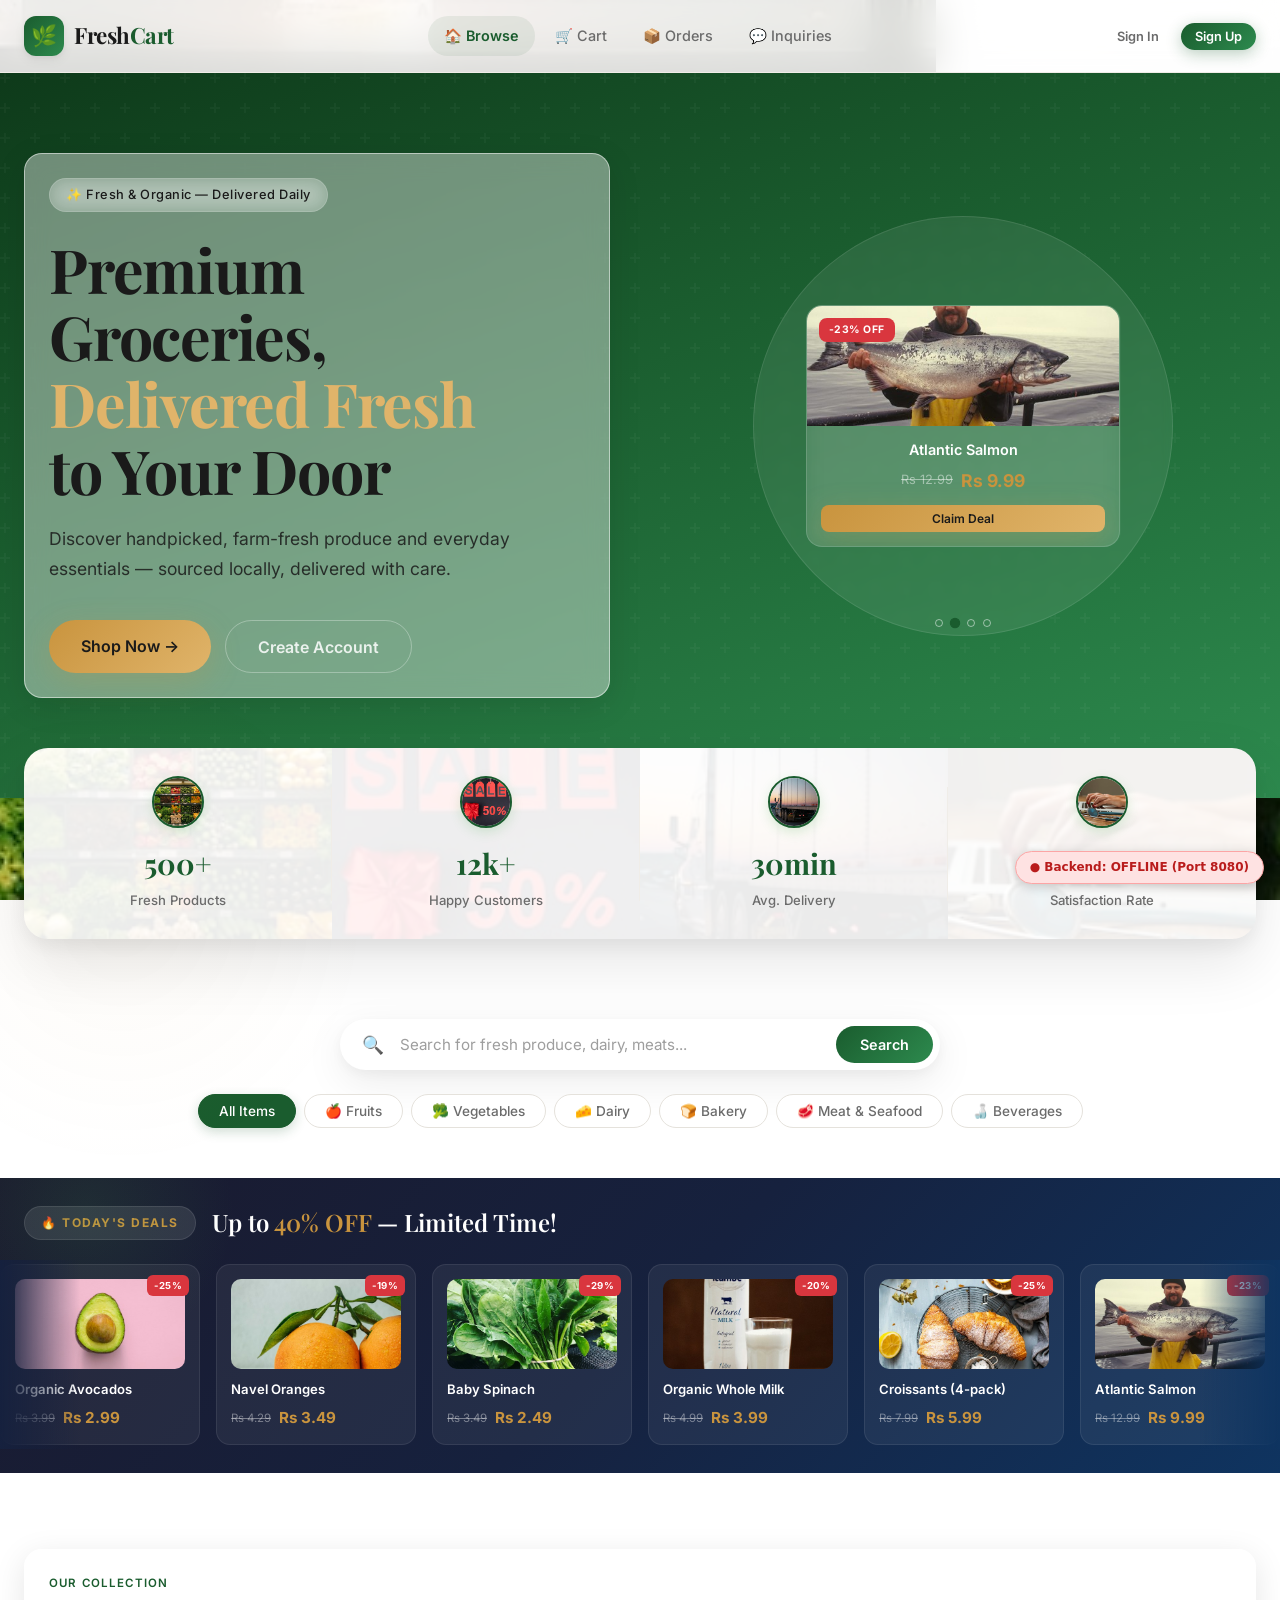
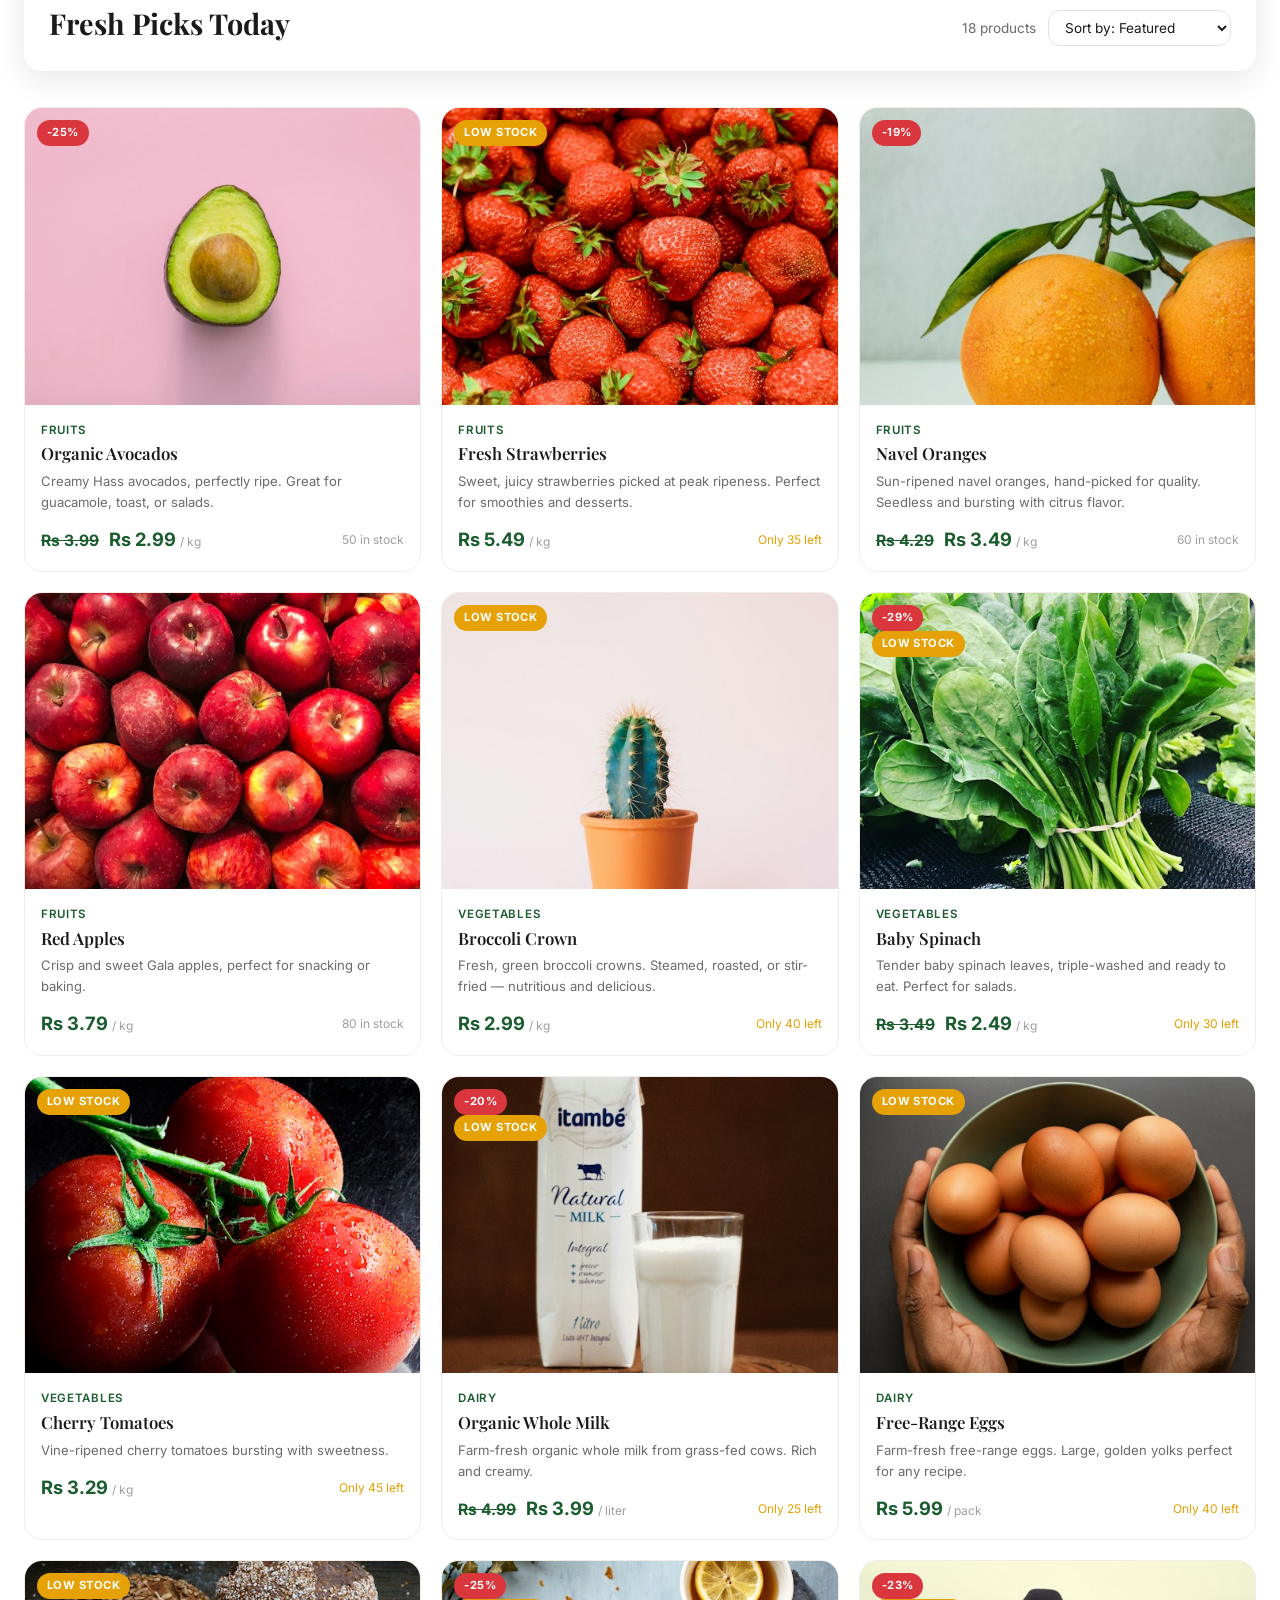
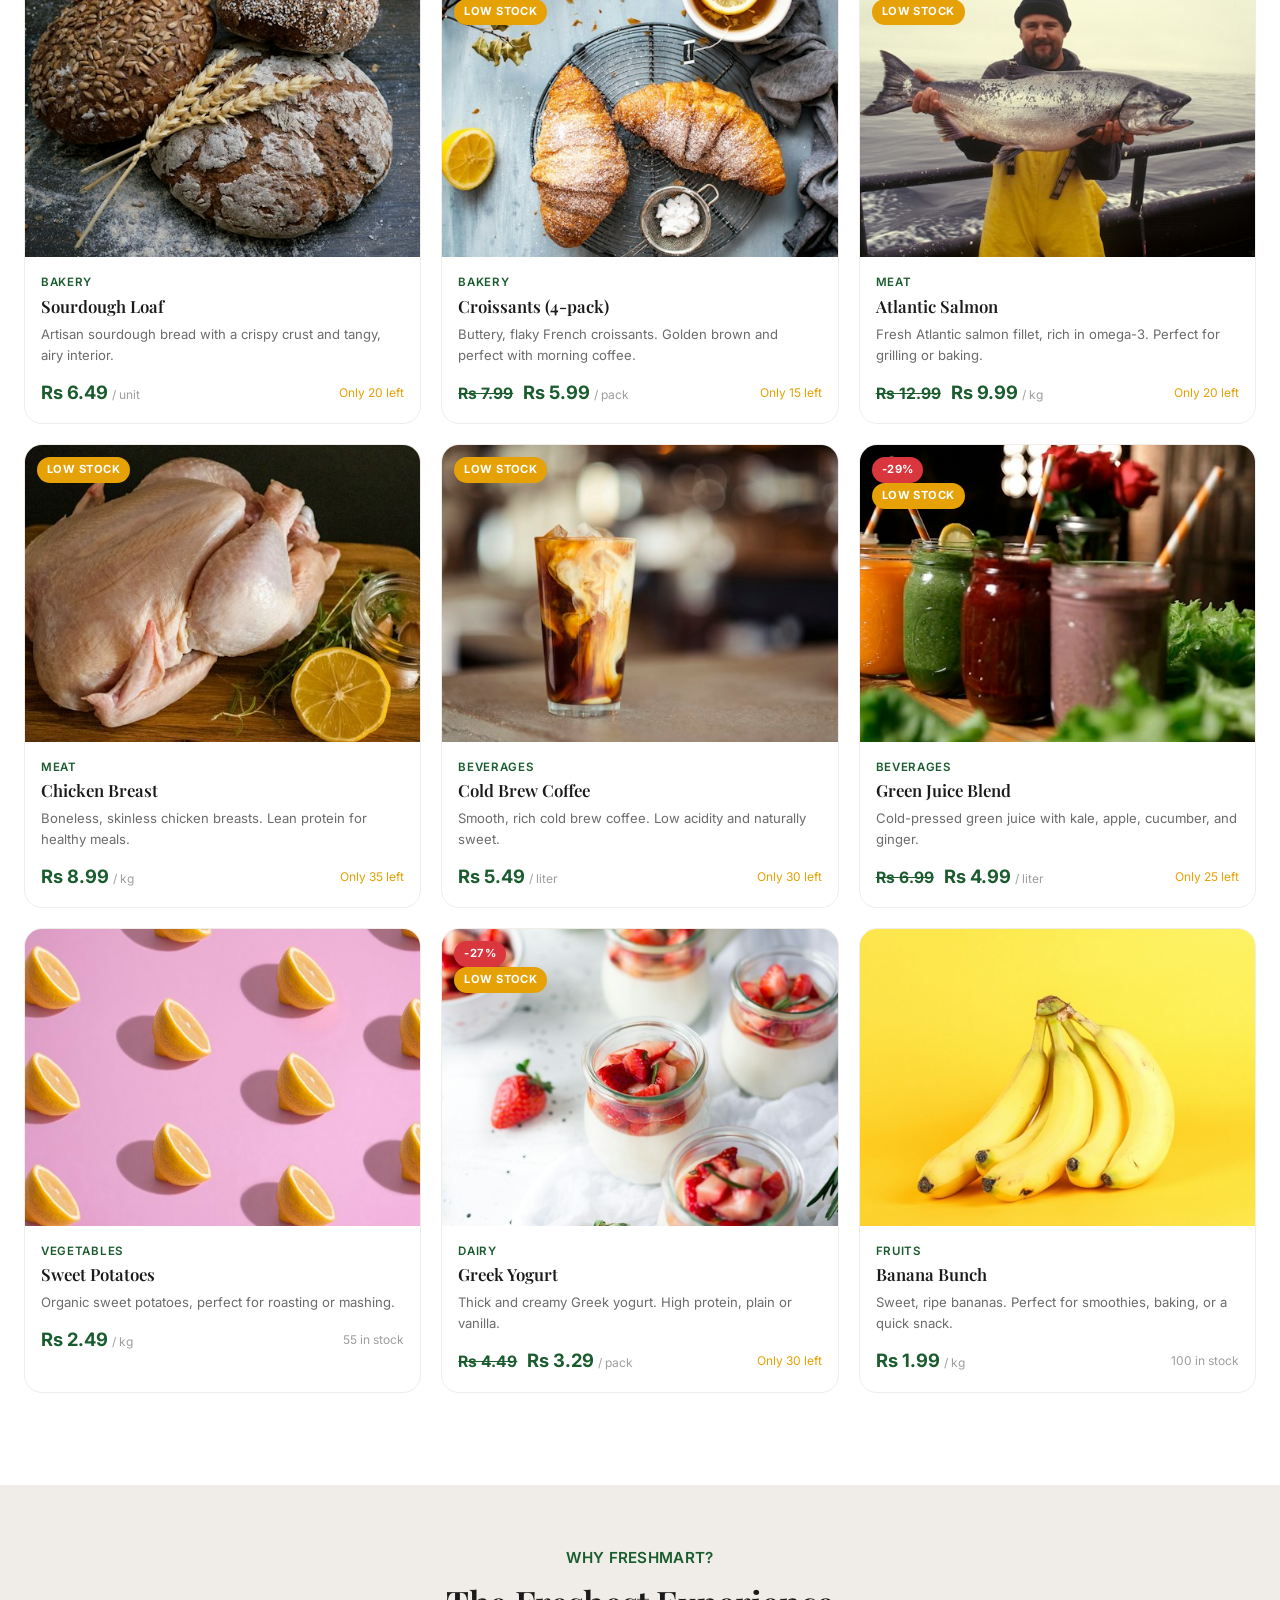
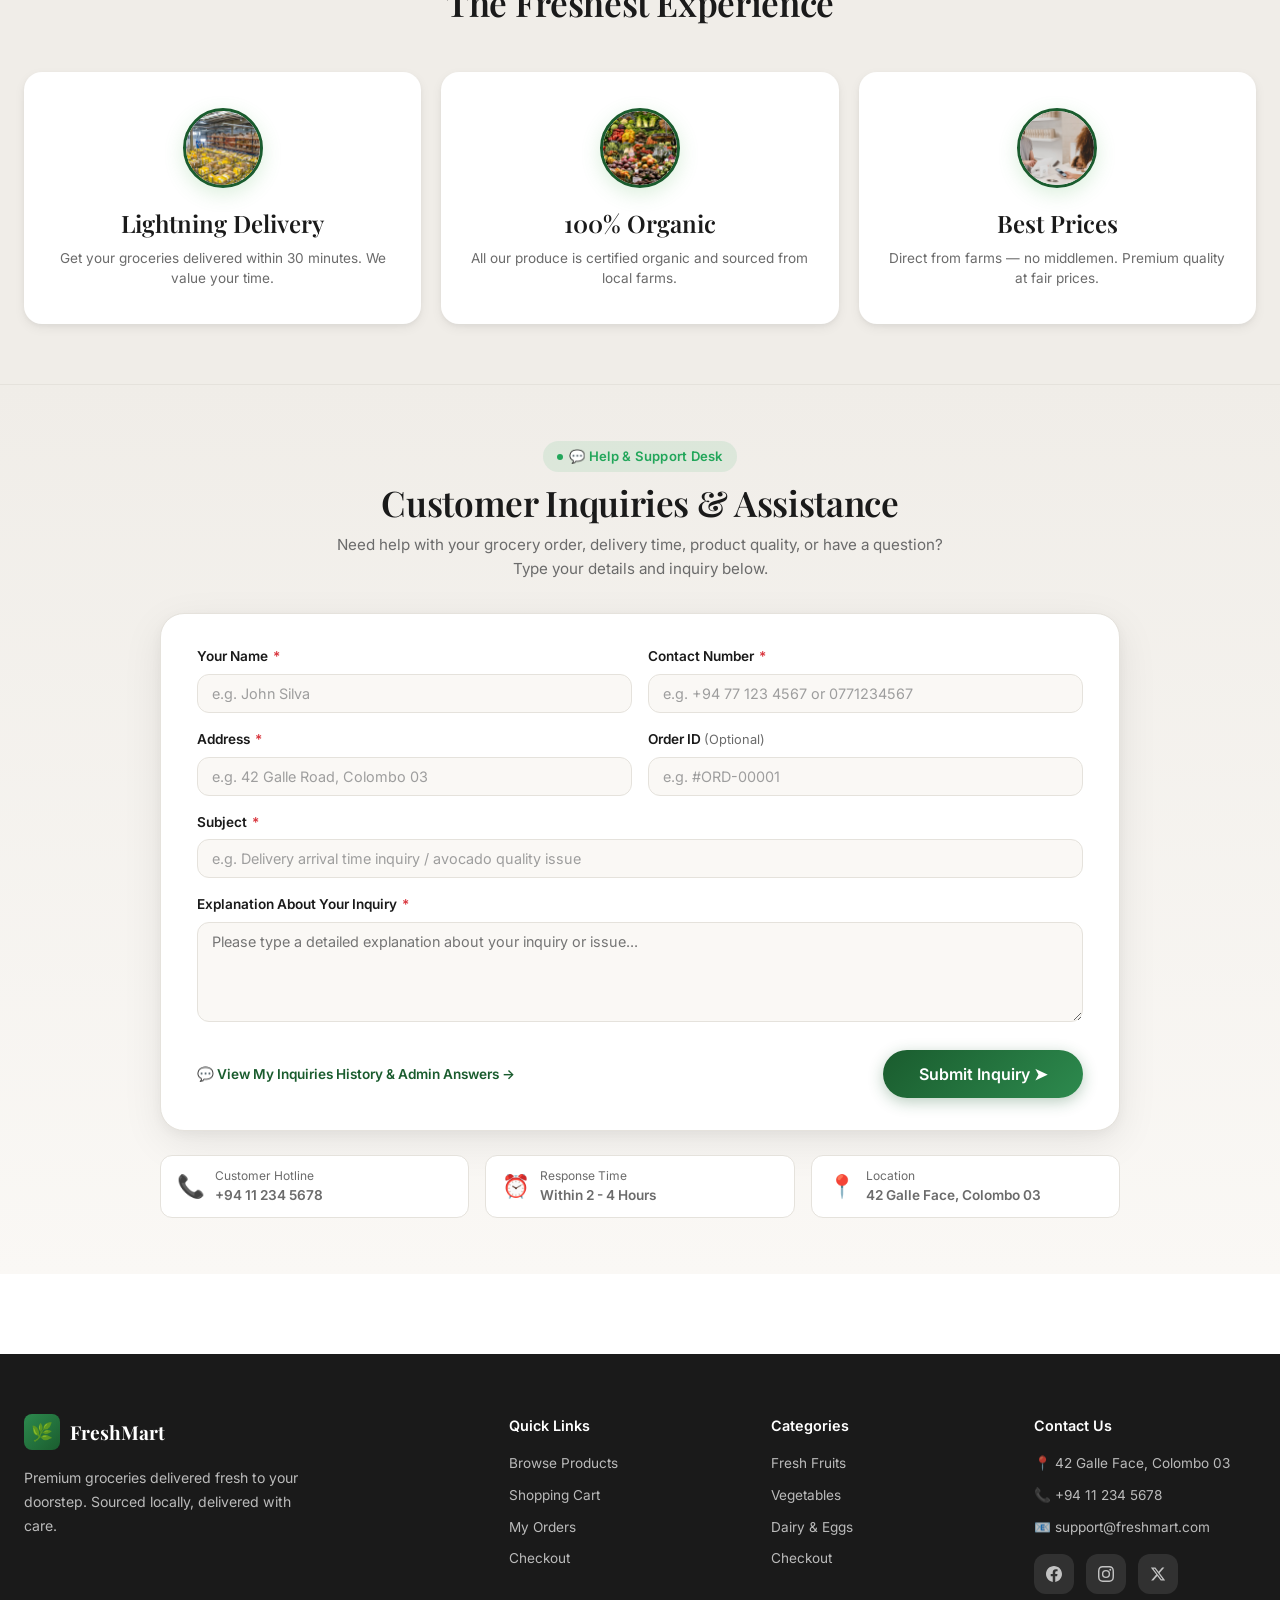
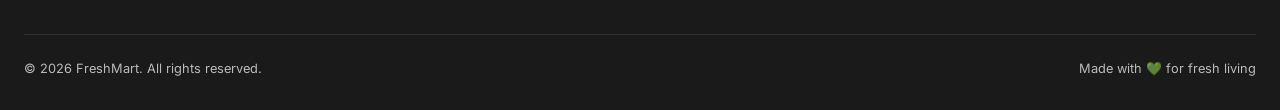
==== commit 2cdc736e: "Fix UI navigation, enforce strict staff-only admin access, and preserve department-only permissions" ====
--- a/Full-Grocery-System/frontend/index.html
+++ b/Full-Grocery-System/frontend/index.html
@@ -23,13 +23,13 @@
         </a>
         <a href="orders.html" class="nav-link">&#128230; Orders</a>
         <a href="#customer-inquiry-section" class="nav-link">&#128172; Inquiries</a>
-        <a href="admin.html" class="nav-link" id="nav-admin">&#9881; Admin</a>
       </div>
       <div class="navbar-actions">
         <button class="btn btn-ghost btn-sm" id="btn-login" onclick="showModal('login-modal')">Sign In</button>
         <button class="btn btn-primary btn-sm" id="btn-signup" onclick="showModal('signup-modal')">Sign Up</button>
         <div class="hidden" id="user-menu">
           <button class="btn btn-ghost btn-sm" id="user-name-display"></button>
+          <a href="admin.html" class="btn btn-outline btn-sm hidden" id="menu-admin-btn">&#9881; Admin Panel</a>
           <button class="btn btn-outline btn-sm" onclick="logout()">Logout</button>
         </div>
         <button class="navbar-mobile-toggle" onclick="toggleMobileNav()">&#9776;</button>
@@ -608,13 +608,13 @@
   <!-- Toast Container -->
   <div class="toast-container" id="toast-container"></div>
 
-  <script src="js/validator.js?v=2026_v2"></script>
-  <script src="js/api.js?v=2026_v2"></script>
-  <script src="js/product-browse.js?v=2026_v2"></script>
-  <script src="js/account.js?v=2026_v2"></script>
-  <script src="js/cart.js?v=2026_v2"></script>
-  <script src="js/review.js?v=2026_v2"></script>
-  <script src="js/inquiry.js?v=2026_v2"></script>
+  <script src="js/validator.js?v=2026_v5"></script>
+  <script src="js/api.js?v=2026_v5"></script>
+  <script src="js/product-browse.js?v=2026_v5"></script>
+  <script src="js/account.js?v=2026_v5"></script>
+  <script src="js/cart.js?v=2026_v5"></script>
+  <script src="js/review.js?v=2026_v5"></script>
+  <script src="js/inquiry.js?v=2026_v5"></script>
   <script>
     // Auto-prefill customer inquiry fields if user is signed in
     function autofillInquiryFields() {
